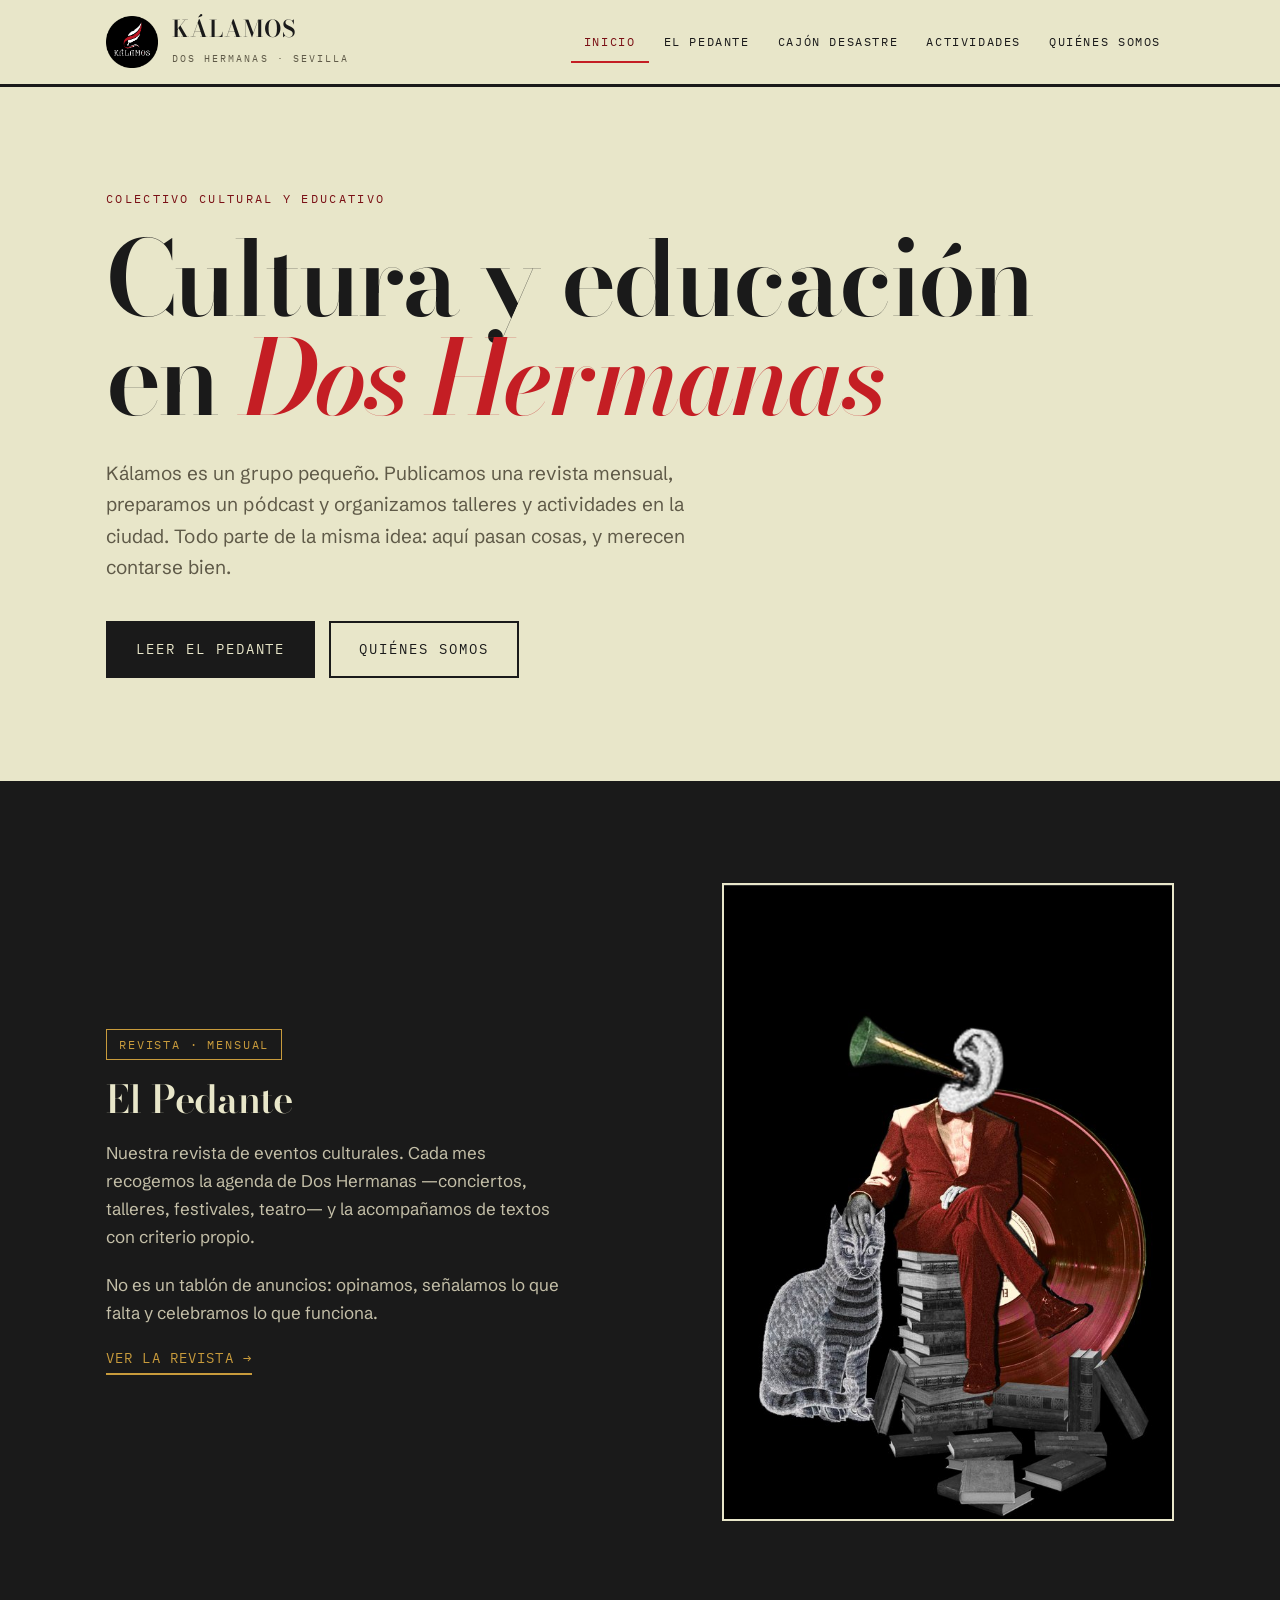
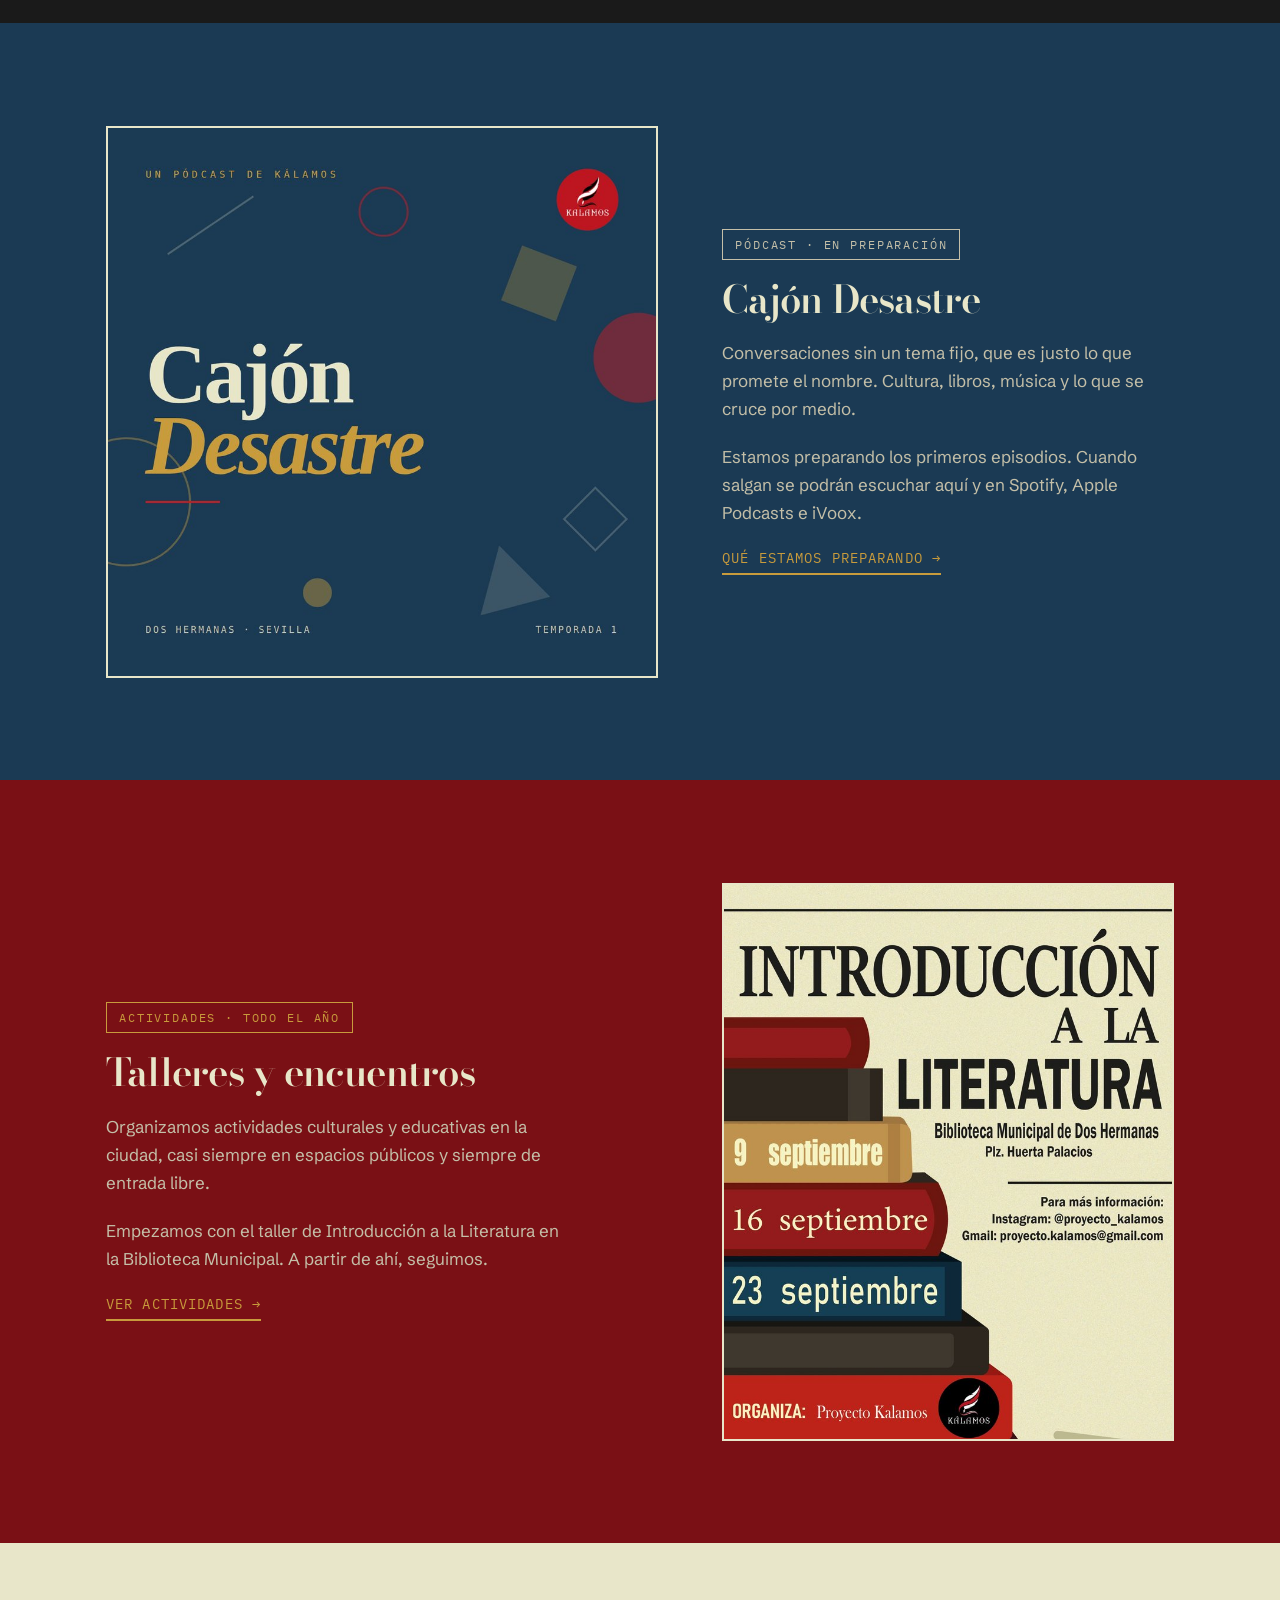
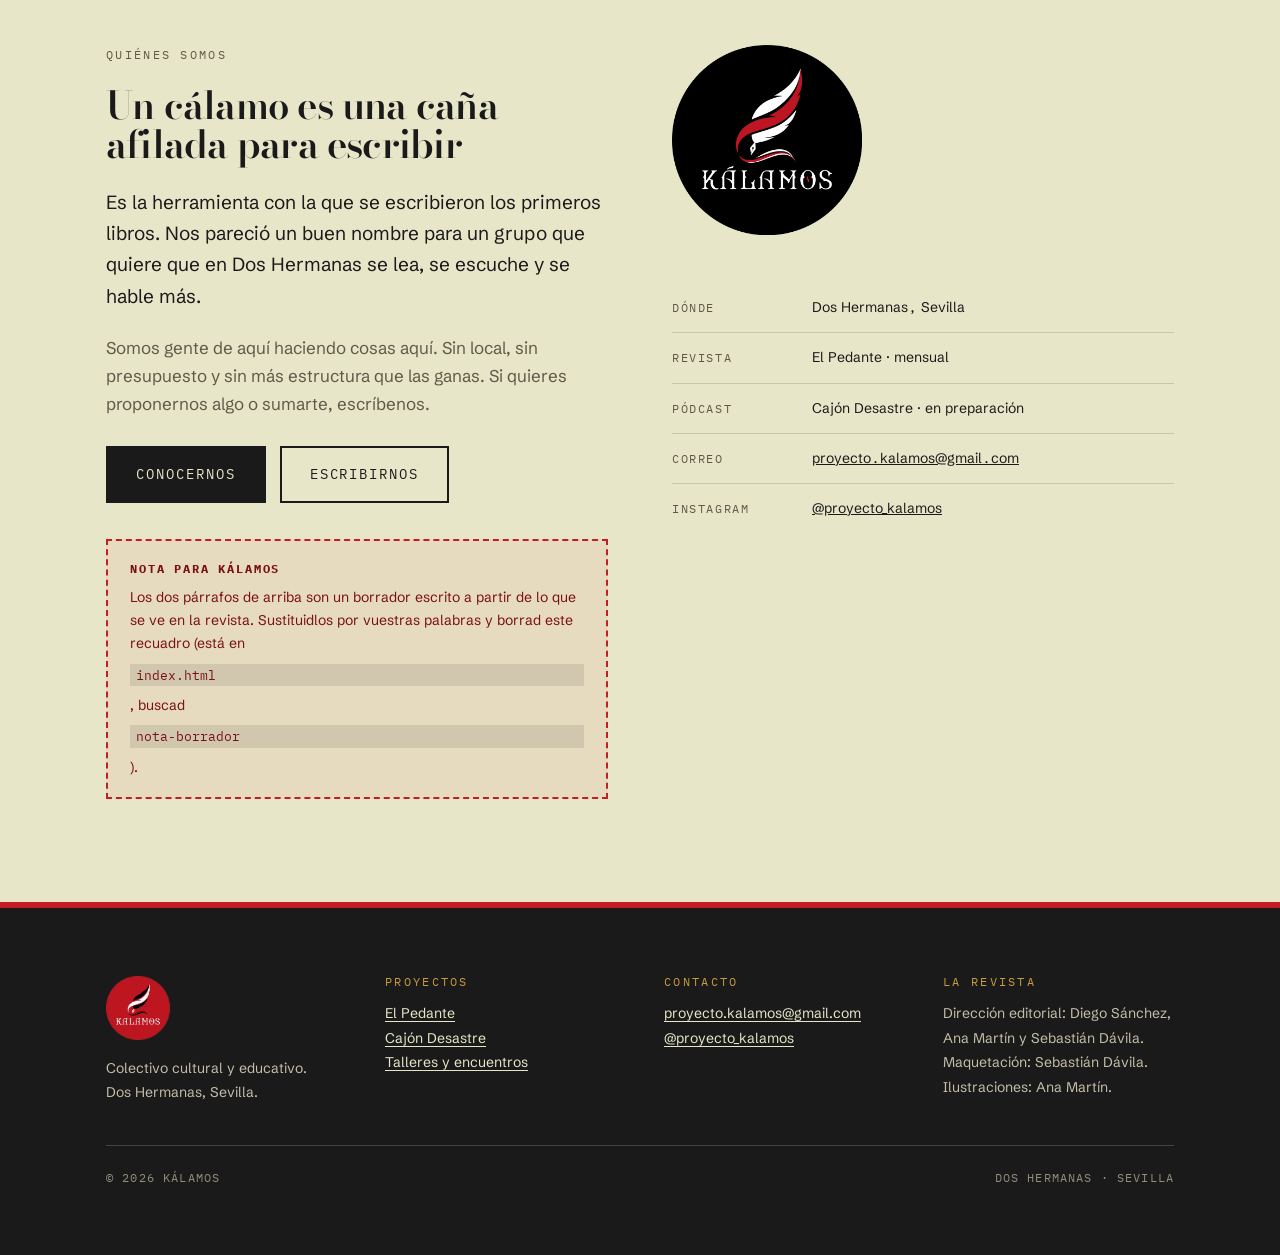
==== index.html @ 76642f65 "Add files via upload" ====
<!doctype html>
<html lang="es">
<head>
<meta charset="utf-8">
<meta name="viewport" content="width=device-width, initial-scale=1">
<title>Kálamos · Cultura y educación en Dos Hermanas</title>
<meta name="description" content="Kálamos es un colectivo cultural y educativo de Dos Hermanas, Sevilla. Publicamos la revista El Pedante, preparamos el pódcast Cajón Desastre y organizamos talleres y actividades.">
<meta property="og:title" content="Kálamos · Cultura y educación en Dos Hermanas">
<meta property="og:description" content="Revista El Pedante, pódcast Cajón Desastre, talleres y actividades culturales en Dos Hermanas.">
<meta property="og:type" content="website">
<meta property="og:image" content="img/kalamos-logo.png">
<link rel="icon" href="img/favicon.png">
<link rel="preconnect" href="https://fonts.googleapis.com">
<link rel="preconnect" href="https://fonts.gstatic.com" crossorigin>
<link rel="stylesheet" href="https://fonts.googleapis.com/css2?family=Bodoni+Moda:ital,opsz,wght@0,6..96,400..700;1,6..96,400..600&family=IBM+Plex+Mono:wght@400;500&family=Schibsted+Grotesk:wght@400;500;700&display=swap">
<link rel="stylesheet" href="css/estilo.css">
</head>
<body>

<a class="saltar" href="#contenido">Saltar al contenido</a>

<!-- ===== CABECERA (igual en todas las páginas) ===== -->
<header class="cabecera">
  <div class="env">
    <a class="marca" href="index.html">
      <img src="img/kalamos-logo.png" alt="">
      <span>
        <span class="nombre">KÁLAMOS</span>
        <span class="sub">Dos Hermanas · Sevilla</span>
      </span>
    </a>
    <nav class="nav" aria-label="Principal">
      <a href="index.html" aria-current="page">Inicio</a>
      <a href="el-pedante.html">El Pedante</a>
      <a href="cajon-desastre.html">Cajón Desastre</a>
      <a href="actividades.html">Actividades</a>
      <a href="sobre.html">Quiénes somos</a>
    </nav>
  </div>
</header>

<main id="contenido">

  <!-- ===== PORTADA ===== -->
  <section class="campo campo--crema portada">
    <div class="env">
      <p class="rotulo rotulo--acento">Colectivo cultural y educativo</p>
      <h1 class="frase" style="margin-top:22px">Cultura y educación en <em>Dos&nbsp;Hermanas</em></h1>
      <p class="entradilla">Kálamos es un grupo pequeño. Publicamos una revista mensual, preparamos un pódcast y organizamos talleres y actividades en la ciudad. Todo parte de la misma idea: aquí pasan cosas, y merecen contarse bien.</p>
      <div class="acciones">
        <a class="boton" href="el-pedante.html">Leer El Pedante</a>
        <a class="boton boton--hueco" href="sobre.html">Quiénes somos</a>
      </div>
    </div>
  </section>

  <!-- ===== EL PEDANTE ===== -->
  <section class="campo campo--tinta">
    <div class="env">
      <div class="pliego">
        <div class="texto">
          <span class="cadencia">Revista · mensual</span>
          <h2>El Pedante</h2>
          <p>Nuestra revista de eventos culturales. Cada mes recogemos la agenda de Dos Hermanas —conciertos, talleres, festivales, teatro— y la acompañamos de textos con criterio propio.</p>
          <p>No es un tablón de anuncios: opinamos, señalamos lo que falta y celebramos lo que funciona.</p>
          <a class="enlace" href="el-pedante.html">Ver la revista</a>
        </div>
        <div class="lamina">
          <img src="img/el-pedante-personaje.jpg" alt="El personaje de El Pedante: una figura con traje granate sentada sobre una pila de libros, con una gramola por cabeza y un gato al lado" loading="lazy">
        </div>
      </div>
    </div>
  </section>

  <!-- ===== CAJÓN DESASTRE ===== -->
  <section class="campo campo--petroleo">
    <div class="env">
      <div class="pliego pliego--invertido">
        <div class="texto">
          <span class="cadencia cadencia--espera">Pódcast · en preparación</span>
          <h2>Cajón Desastre</h2>
          <p>Conversaciones sin un tema fijo, que es justo lo que promete el nombre. Cultura, libros, música y lo que se cruce por medio.</p>
          <p>Estamos preparando los primeros episodios. Cuando salgan se podrán escuchar aquí y en Spotify, Apple Podcasts e iVoox.</p>
          <a class="enlace" href="cajon-desastre.html">Qué estamos preparando</a>
        </div>
        <div class="lamina">
          <img src="img/cajon-desastre-portada-web.jpg" alt="Portada provisional del pódcast Cajón Desastre" loading="lazy">
        </div>
      </div>
    </div>
  </section>

  <!-- ===== ACTIVIDADES ===== -->
  <section class="campo campo--granate">
    <div class="env">
      <div class="pliego">
        <div class="texto">
          <span class="cadencia">Actividades · todo el año</span>
          <h2>Talleres y encuentros</h2>
          <p>Organizamos actividades culturales y educativas en la ciudad, casi siempre en espacios públicos y siempre de entrada libre.</p>
          <p>Empezamos con el taller de Introducción a la Literatura en la Biblioteca Municipal. A partir de ahí, seguimos.</p>
          <a class="enlace" href="actividades.html">Ver actividades</a>
        </div>
        <div class="lamina">
          <img src="img/cartel-taller-literatura.jpg" alt="Cartel del taller Introducción a la Literatura en la Biblioteca Municipal de Dos Hermanas" loading="lazy">
        </div>
      </div>
    </div>
  </section>

  <!-- ===== QUIÉNES SOMOS (resumen) ===== -->
  <section class="campo campo--crema">
    <div class="env">
      <div class="dos-columnas">
        <div class="bloque">
          <p class="rotulo rotulo--acento">Quiénes somos</p>
          <h2>Un cálamo es una caña afilada para escribir</h2>
          <p class="destacado">Es la herramienta con la que se escribieron los primeros libros. Nos pareció un buen nombre para un grupo que quiere que en Dos Hermanas se lea, se escuche y se hable más.</p>
          <p>Somos gente de aquí haciendo cosas aquí. Sin local, sin presupuesto y sin más estructura que las ganas. Si quieres proponernos algo o sumarte, escríbenos.</p>
          <div style="display:flex;gap:14px;flex-wrap:wrap;margin-top:6px">
            <a class="boton" href="sobre.html">Conocernos</a>
            <a class="boton boton--hueco" href="mailto:proyecto.kalamos@gmail.com">Escribirnos</a>
          </div>

          <!-- ⚠ BORRAR ESTE RECUADRO CUANDO ESCRIBÁIS VUESTRO TEXTO ⚠ -->
          <div class="nota-borrador" style="margin-top:14px">
            <strong>Nota para Kálamos</strong>
            Los dos párrafos de arriba son un borrador escrito a partir de lo que se ve en la revista. Sustituidlos por vuestras palabras y borrad este recuadro (está en <code>index.html</code>, buscad <code>nota-borrador</code>).
          </div>
        </div>

        <div class="bloque">
          <img class="sello" src="img/kalamos-logo.png" alt="" style="margin:0 0 26px">
          <dl class="datos">
            <div><dt>Dónde</dt><dd>Dos Hermanas, Sevilla</dd></div>
            <div><dt>Revista</dt><dd>El Pedante · mensual</dd></div>
            <div><dt>Pódcast</dt><dd>Cajón Desastre · en preparación</dd></div>
            <div><dt>Correo</dt><dd><a href="mailto:proyecto.kalamos@gmail.com">proyecto.kalamos@gmail.com</a></dd></div>
            <div><dt>Instagram</dt><dd><a href="https://instagram.com/proyecto_kalamos">@proyecto_kalamos</a></dd></div>
          </dl>
        </div>
      </div>
    </div>
  </section>

</main>

<!-- ===== PIE (igual en todas las páginas) ===== -->
<footer class="pie">
  <div class="env">
    <div class="rejilla">
      <div>
        <img src="img/kalamos-logo-rojo.png" alt="">
        <p>Colectivo cultural y educativo.<br>Dos Hermanas, Sevilla.</p>
      </div>
      <div>
        <h4>Proyectos</h4>
        <p>
          <a href="el-pedante.html">El Pedante</a><br>
          <a href="cajon-desastre.html">Cajón Desastre</a><br>
          <a href="actividades.html">Talleres y encuentros</a>
        </p>
      </div>
      <div>
        <h4>Contacto</h4>
        <p>
          <a href="mailto:proyecto.kalamos@gmail.com">proyecto.kalamos@gmail.com</a><br>
          <a href="https://instagram.com/proyecto_kalamos">@proyecto_kalamos</a>
        </p>
      </div>
      <div>
        <h4>La revista</h4>
        <p>Dirección editorial: Diego Sánchez, Ana Martín y Sebastián Dávila.<br>Maquetación: Sebastián Dávila.<br>Ilustraciones: Ana Martín.</p>
      </div>
    </div>
    <div class="creditos">
      <span>© 2026 Kálamos</span>
      <span>Dos Hermanas · Sevilla</span>
    </div>
  </div>
</footer>

</body>
</html>
---- css/estilo.css ----
/* ==========================================================================
   KÁLAMOS · hoja de estilo única
   --------------------------------------------------------------------------
   Todas las páginas usan este archivo. Si tocas algo aquí, cambia en todas.

   Idea del diseño: la web está montada como los carteles de Kálamos, con
   campos de color planos a sangre y la tipografía grande. Cada proyecto
   tiene su propio color de fondo, y ese color es lo que te dice dónde estás:

        Kálamos          crema
        El Pedante       negro tinta
        Cajón Desastre   azul petróleo
        Actividades      granate

   Los seis colores son los de la paleta oficial (paleta_kalamos.png).
   ========================================================================== */

/* --- 1. Colores y tipografías ------------------------------------------- */

:root{
  /* paleta oficial Kálamos */
  --rojo:      #c41e24;
  --granate:   #7a1015;
  --tinta:     #1a1a1a;
  --petroleo:  #1b3a54;
  --ocre:      #c89b3c;
  --crema:     #e8e6c9;

  /* derivados: grises cálidos tirando a la crema, para texto secundario */
  --gris:      #5f5a48;   /* sobre crema  · contraste 5.4 */
  --gris-claro:#c4bfa8;   /* sobre fondos oscuros */
  --regla:     rgba(26,26,26,.16);

  /* tipografías */
  --display: 'Bodoni Moda', 'Didot', 'Bodoni MT', Georgia, serif;
  --texto:   'Schibsted Grotesk', ui-sans-serif, system-ui, -apple-system, 'Segoe UI', sans-serif;
  --mono:    'IBM Plex Mono', ui-monospace, 'SF Mono', Menlo, monospace;

  /* escala tipográfica */
  --t-xs:  .72rem;
  --t-s:   .875rem;
  --t-b:   1.0625rem;
  --t-m:   1.1875rem;
  --t-l:   clamp(1.6rem, 3.2vw, 2.4rem);
  --t-xl:  clamp(2.2rem, 5.6vw, 4rem);
  --t-2xl: clamp(2.8rem, 9vw, 6.5rem);

  /* medidas */
  --ancho:  1180px;
  --margen: clamp(20px, 5vw, 56px);

  /* tokens locales: los redefine cada campo de color (ver punto 4) */
  --fondo:  var(--crema);
  --texto-color: var(--tinta);
  --texto-2:var(--gris);
  --acento: var(--rojo);
  --acento-fino: var(--granate);
  --borde:  var(--tinta);
}

/* --- 2. Base ------------------------------------------------------------ */

*,*::before,*::after{ box-sizing:border-box }
html{ -webkit-text-size-adjust:100%; scroll-behavior:smooth }

body{
  margin:0;
  background:var(--crema);
  color:var(--tinta);
  font-family:var(--texto);
  font-size:var(--t-b);
  line-height:1.65;
  -webkit-font-smoothing:antialiased;
}

img{ max-width:100%; height:auto; display:block }
a{ color:inherit }
p{ margin:0 }

h1,h2,h3,h4{
  font-family:var(--display);
  font-weight:600;
  font-optical-sizing:auto;
  line-height:1.02;
  letter-spacing:-.02em;
  text-wrap:balance;
  margin:0;
}

code{
  font-family:var(--mono);
  font-size:.9em;
  background:rgba(26,26,26,.1);
  padding:1px 6px;
  white-space:nowrap;
}

:focus-visible{ outline:3px solid var(--acento); outline-offset:3px }

@media (prefers-reduced-motion:reduce){
  html{ scroll-behavior:auto }
  *{ transition:none !important; animation:none !important }
}

/* --- 3. Piezas reutilizables -------------------------------------------- */

.env{ width:100%; max-width:var(--ancho); margin-inline:auto; padding-inline:var(--margen) }

.rotulo{
  font-family:var(--mono);
  font-size:var(--t-xs);
  letter-spacing:.2em;
  text-transform:uppercase;
  color:var(--texto-2);
  margin:0;
}
.rotulo--acento{ color:var(--acento-fino) }

.medida{ max-width:62ch }

.enlace{
  font-family:var(--mono);
  font-size:var(--t-s);
  letter-spacing:.08em;
  text-transform:uppercase;
  color:var(--acento-fino);
  text-decoration:none;
  border-bottom:2px solid var(--acento);
  padding-bottom:3px;
  display:inline-block;
  transition:color .15s, border-color .15s;
}
.enlace::after{ content:' \2192' }
.enlace:hover{ color:var(--texto-color); border-color:var(--texto-color) }

.boton{
  display:inline-block;
  background:var(--texto-color);
  color:var(--fondo);
  font-family:var(--mono);
  font-size:var(--t-s);
  letter-spacing:.14em;
  text-transform:uppercase;
  text-decoration:none;
  padding:15px 28px;
  border:2px solid var(--texto-color);
  transition:background .15s, color .15s;
}
.boton:hover{ background:var(--acento); border-color:var(--acento); color:#fff }

.boton--hueco{ background:transparent; color:var(--texto-color) }
.boton--hueco:hover{ background:var(--texto-color); color:var(--fondo); border-color:var(--texto-color) }

/* estado de un proyecto: mensual · en preparación · continuo */
.cadencia{
  display:inline-block;
  font-family:var(--mono);
  font-size:var(--t-xs);
  letter-spacing:.16em;
  text-transform:uppercase;
  padding:5px 12px;
  border:1.5px solid var(--acento);
  color:var(--acento-fino);
  white-space:nowrap;
}
.cadencia--espera{ border-color:var(--texto-2); color:var(--texto-2) }

/* --- 4. Campos de color ------------------------------------------------- */
/*  Cada campo redefine los tokens locales, así todo lo que va dentro
    (texto, botones, enlaces, reglas) se recolorea solo.                    */

.campo{
  background:var(--fondo);
  color:var(--texto-color);
  padding-block:clamp(52px,8vw,104px);
}

.campo--crema{
  --fondo:var(--crema); --texto-color:var(--tinta); --texto-2:var(--gris);
  --acento:var(--rojo); --acento-fino:var(--granate); --borde:var(--tinta);
}
.campo--tinta{
  --fondo:var(--tinta); --texto-color:var(--crema); --texto-2:var(--gris-claro);
  --acento:var(--ocre); --acento-fino:var(--ocre); --borde:var(--crema);
}
.campo--petroleo{
  --fondo:var(--petroleo); --texto-color:var(--crema); --texto-2:var(--gris-claro);
  --acento:var(--ocre); --acento-fino:var(--ocre); --borde:var(--crema);
}
.campo--granate{
  --fondo:var(--granate); --texto-color:var(--crema); --texto-2:var(--gris-claro);
  --acento:var(--ocre); --acento-fino:var(--ocre); --borde:var(--crema);
}

/* --- 5. Cabecera y navegación ------------------------------------------- */

.cabecera{ background:var(--crema); border-bottom:3px solid var(--tinta) }
.cabecera .env{
  display:flex; align-items:center; justify-content:space-between;
  gap:24px; flex-wrap:wrap; padding-block:16px;
}

.marca{ display:flex; align-items:center; gap:14px; text-decoration:none; color:var(--tinta) }
.marca img{ width:52px; height:52px; flex:none }
.marca .nombre{
  font-family:var(--display);
  font-size:1.45rem; font-weight:600; line-height:1;
  letter-spacing:.04em;
}
.marca .sub{
  display:block; margin-top:6px;
  font-family:var(--mono); font-size:.64rem;
  letter-spacing:.2em; text-transform:uppercase; color:var(--gris);
}

.nav{ display:flex; gap:2px; flex-wrap:wrap }
.nav a{
  font-family:var(--mono); font-size:var(--t-xs);
  letter-spacing:.14em; text-transform:uppercase; text-decoration:none;
  padding:10px 13px; color:var(--tinta);
  border-bottom:2px solid transparent;
  transition:border-color .15s, color .15s;
}
.nav a:hover{ border-bottom-color:var(--regla) }
.nav a[aria-current="page"]{ border-bottom-color:var(--rojo); color:var(--granate) }

/* --- 6. Aperturas ------------------------------------------------------- */

.portada .frase{
  font-family:var(--display);
  font-size:var(--t-2xl);
  font-weight:600;
  line-height:.95;
  letter-spacing:-.03em;
  max-width:15ch;
  margin:0;
}
.portada .frase em{ font-style:italic; color:var(--acento) }
.portada .entradilla{ font-size:var(--t-m); color:var(--texto-2); margin-top:30px; max-width:52ch }
.portada .acciones{ display:flex; gap:14px; flex-wrap:wrap; margin-top:38px }

.apertura h1{ font-size:var(--t-xl); margin-top:16px; max-width:18ch }
.apertura .entradilla{ font-size:var(--t-m); color:var(--texto-2); margin-top:24px; max-width:56ch }
.apertura .acciones{ display:flex; gap:14px; flex-wrap:wrap; margin-top:34px; align-items:center }

/* --- 7. Bandas de proyecto ---------------------------------------------- */

.pliego{
  display:grid;
  grid-template-columns:minmax(0,1.1fr) minmax(0,.9fr);
  gap:clamp(30px,5vw,68px);
  align-items:center;
}
.pliego .texto{ display:flex; flex-direction:column; gap:20px; align-items:flex-start }
.pliego h2{ font-size:var(--t-l) }
.pliego p{ color:var(--texto-2); max-width:46ch }
.pliego .lamina{ border:2px solid var(--borde); overflow:hidden }
.pliego .lamina img{ width:100%; display:block }
.pliego--invertido .lamina{ order:-1 }

@media (max-width:760px){
  .pliego{ grid-template-columns:1fr }
  .pliego .lamina{ order:-1; max-width:330px }
}

/* --- 8. Bloques de contenido -------------------------------------------- */

.bloque{ display:flex; flex-direction:column; gap:22px }
.bloque h2{ font-size:var(--t-l) }
.bloque p{ max-width:62ch; color:var(--texto-2) }
.bloque p.destacado{ color:var(--texto-color); font-size:var(--t-m) }

.dos-columnas{
  display:grid; grid-template-columns:minmax(0,1fr) minmax(0,1fr);
  gap:clamp(30px,5vw,64px); align-items:start;
}
@media (max-width:760px){ .dos-columnas{ grid-template-columns:1fr } }

.recuadro{
  border:2px solid var(--borde);
  padding:26px 28px;
  display:flex; flex-direction:column; gap:14px; align-items:flex-start;
}
.recuadro h3{ font-size:1.35rem }
.recuadro p{ font-size:var(--t-s); color:var(--texto-2) }

/* lista de datos etiqueta/valor */
.datos{ margin:0; padding:0; display:flex; flex-direction:column }
.datos > div{
  display:grid; grid-template-columns:minmax(92px,124px) 1fr; gap:16px;
  padding:13px 0; border-bottom:1px solid var(--regla); font-size:var(--t-s);
}
.datos > div:last-child{ border-bottom:0 }
.datos dt{
  font-family:var(--mono); font-size:var(--t-xs);
  letter-spacing:.14em; text-transform:uppercase; color:var(--texto-2);
  margin:0; padding-top:2px;
}
.datos dd{ margin:0; font-variant-numeric:tabular-nums }

/* rejilla de fichas */
.fichas{ display:grid; grid-template-columns:repeat(auto-fill,minmax(262px,1fr)); gap:clamp(22px,3vw,36px) }
.ficha{
  border-top:3px solid var(--borde); padding-top:20px;
  display:flex; flex-direction:column; gap:12px; align-items:flex-start;
}
.ficha h3{ font-size:1.35rem }
.ficha p{ font-size:var(--t-s); color:var(--texto-2) }
.ficha .pie-ficha{ margin-top:auto; padding-top:8px }

/* equipo */
.equipo{ display:grid; grid-template-columns:repeat(auto-fit,minmax(200px,1fr)); gap:clamp(22px,3vw,40px) }
.persona{ border-top:3px solid var(--borde); padding-top:18px }
.persona h3{ font-size:1.25rem; margin-bottom:8px }
.persona p{ font-size:var(--t-s); color:var(--texto-2) }

/* cita grande */
.cita{
  font-family:var(--display); font-style:italic;
  font-size:clamp(1.5rem,3.6vw,2.3rem); line-height:1.24;
  border-left:4px solid var(--acento);
  padding-left:clamp(20px,3vw,34px);
  max-width:24ch; margin:0;
}

/* nota para el equipo: sale en pantalla, hay que borrarla al publicar */
.nota-borrador{
  border:2px dashed var(--rojo);
  background:rgba(196,30,36,.06);
  color:var(--granate);
  padding:18px 22px; font-size:var(--t-s);
  display:flex; flex-direction:column; gap:8px;
}
.nota-borrador strong{
  font-family:var(--mono); font-size:var(--t-xs);
  letter-spacing:.16em; text-transform:uppercase;
}

/* sello: el logo usado como estampación */
.sello{ width:clamp(120px,18vw,190px); height:auto; margin:0 auto }

/* --- 9. Pie ------------------------------------------------------------- */

.pie{
  background:var(--tinta); color:var(--crema);
  border-top:6px solid var(--rojo);
}
.pie .env{ padding-block:clamp(44px,6vw,68px) }
.pie .rejilla{ display:grid; grid-template-columns:repeat(auto-fit,minmax(206px,1fr)); gap:clamp(26px,4vw,48px) }
.pie img{ width:64px; height:64px; margin-bottom:16px }
.pie h4{
  font-family:var(--mono); font-size:var(--t-xs); font-weight:400;
  letter-spacing:.2em; text-transform:uppercase; color:var(--ocre);
  margin:0 0 14px;
}
.pie p{ font-size:var(--t-s); line-height:1.75; color:var(--gris-claro) }
.pie a{ color:var(--crema); text-decoration:underline; text-underline-offset:3px }
.pie a:hover{ color:var(--ocre) }
.pie .creditos{
  border-top:1px solid rgba(232,230,201,.2); margin-top:40px; padding-top:22px;
  font-family:var(--mono); font-size:var(--t-xs); letter-spacing:.1em;
  text-transform:uppercase; color:#948d7c;
  display:flex; justify-content:space-between; gap:16px; flex-wrap:wrap;
}

/* --- 10. Accesibilidad -------------------------------------------------- */

.saltar{
  position:absolute; left:-9999px;
  background:var(--tinta); color:var(--crema);
  padding:12px 18px; z-index:100; font-family:var(--mono); font-size:var(--t-s);
}
.saltar:focus{ left:12px; top:12px }
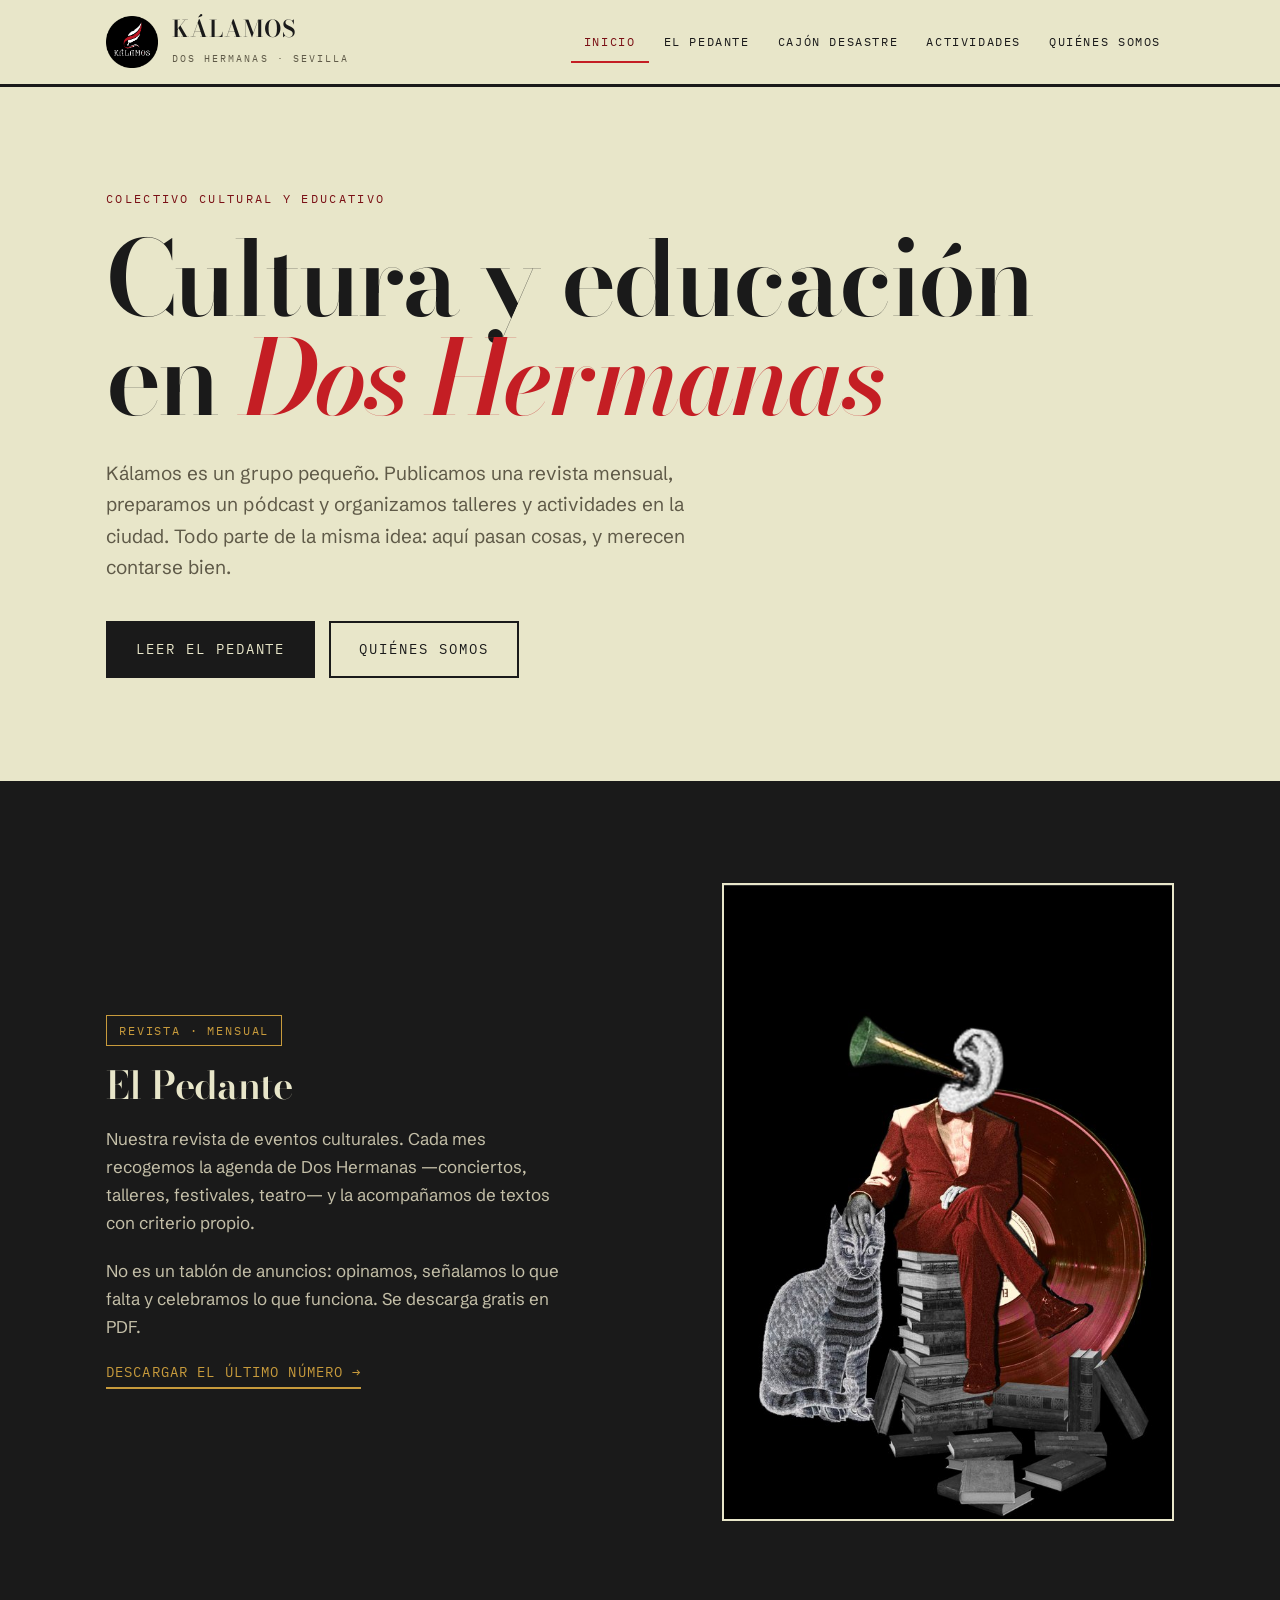
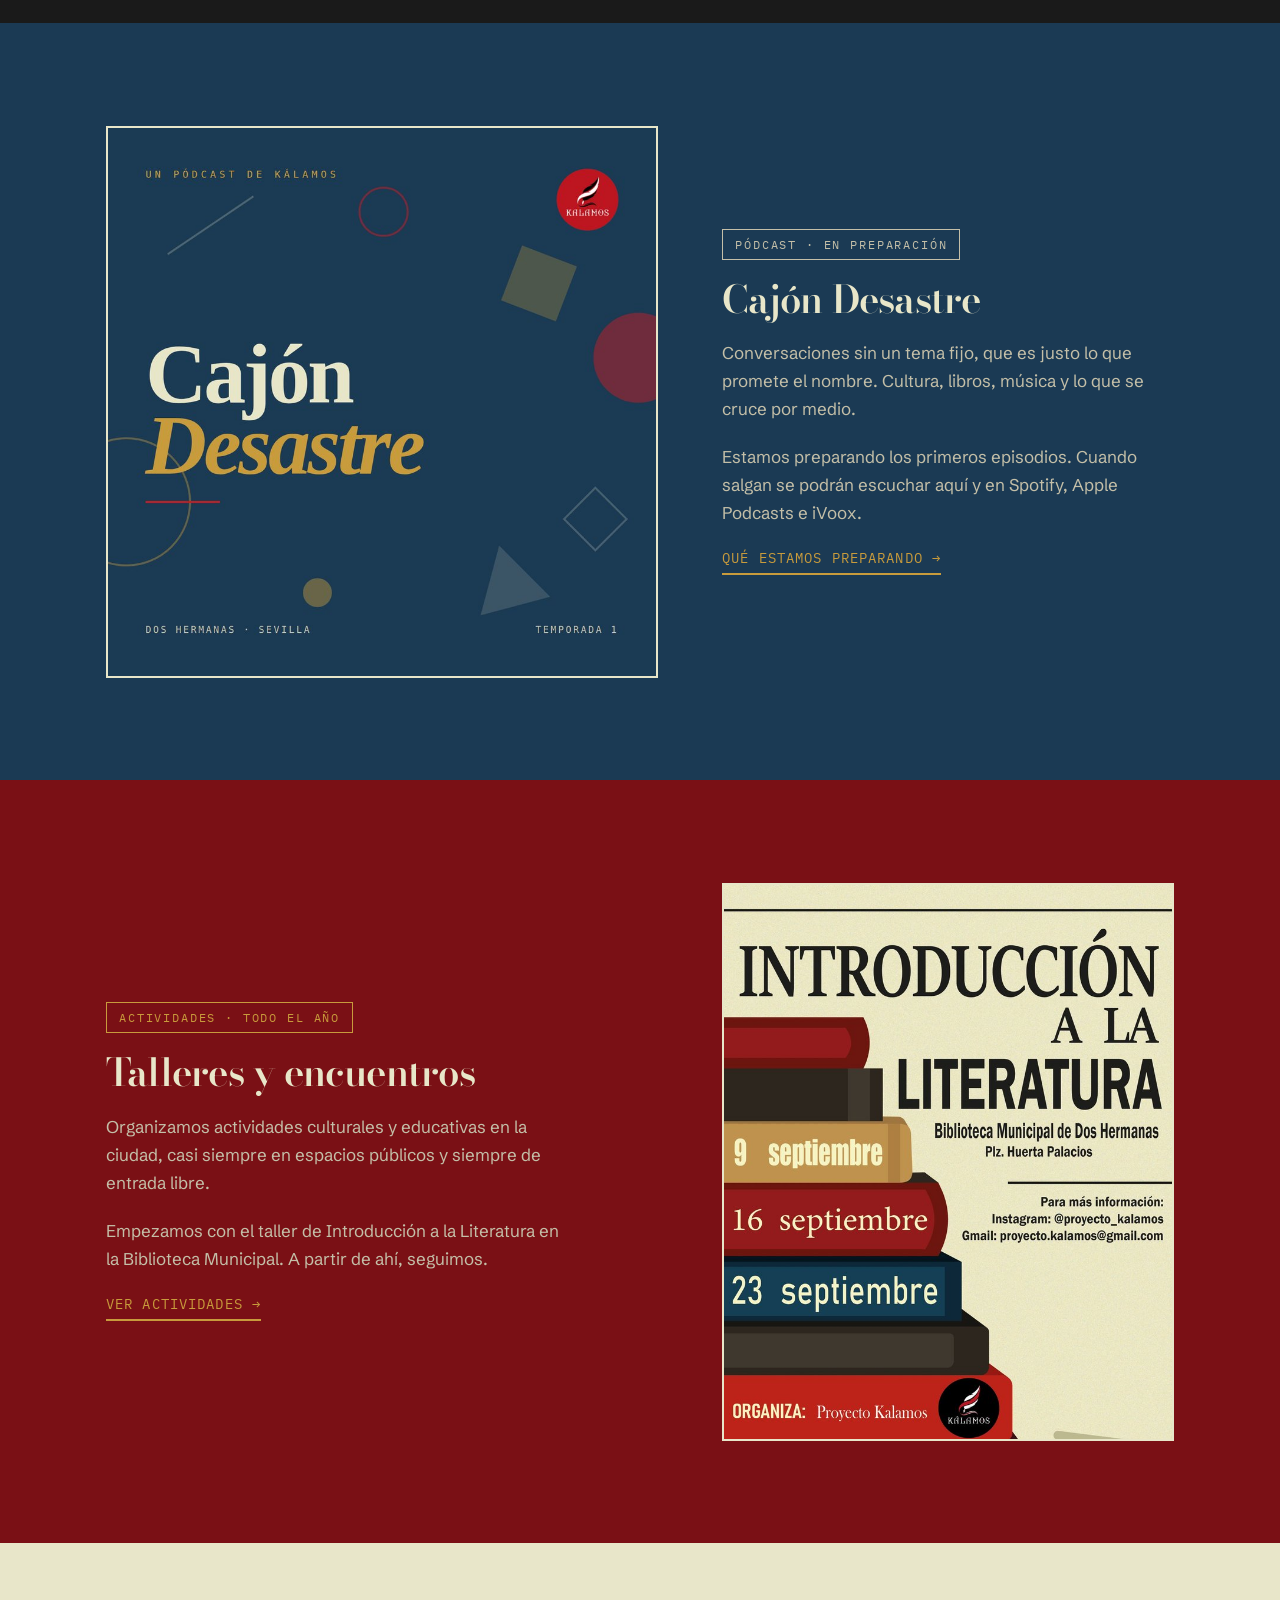
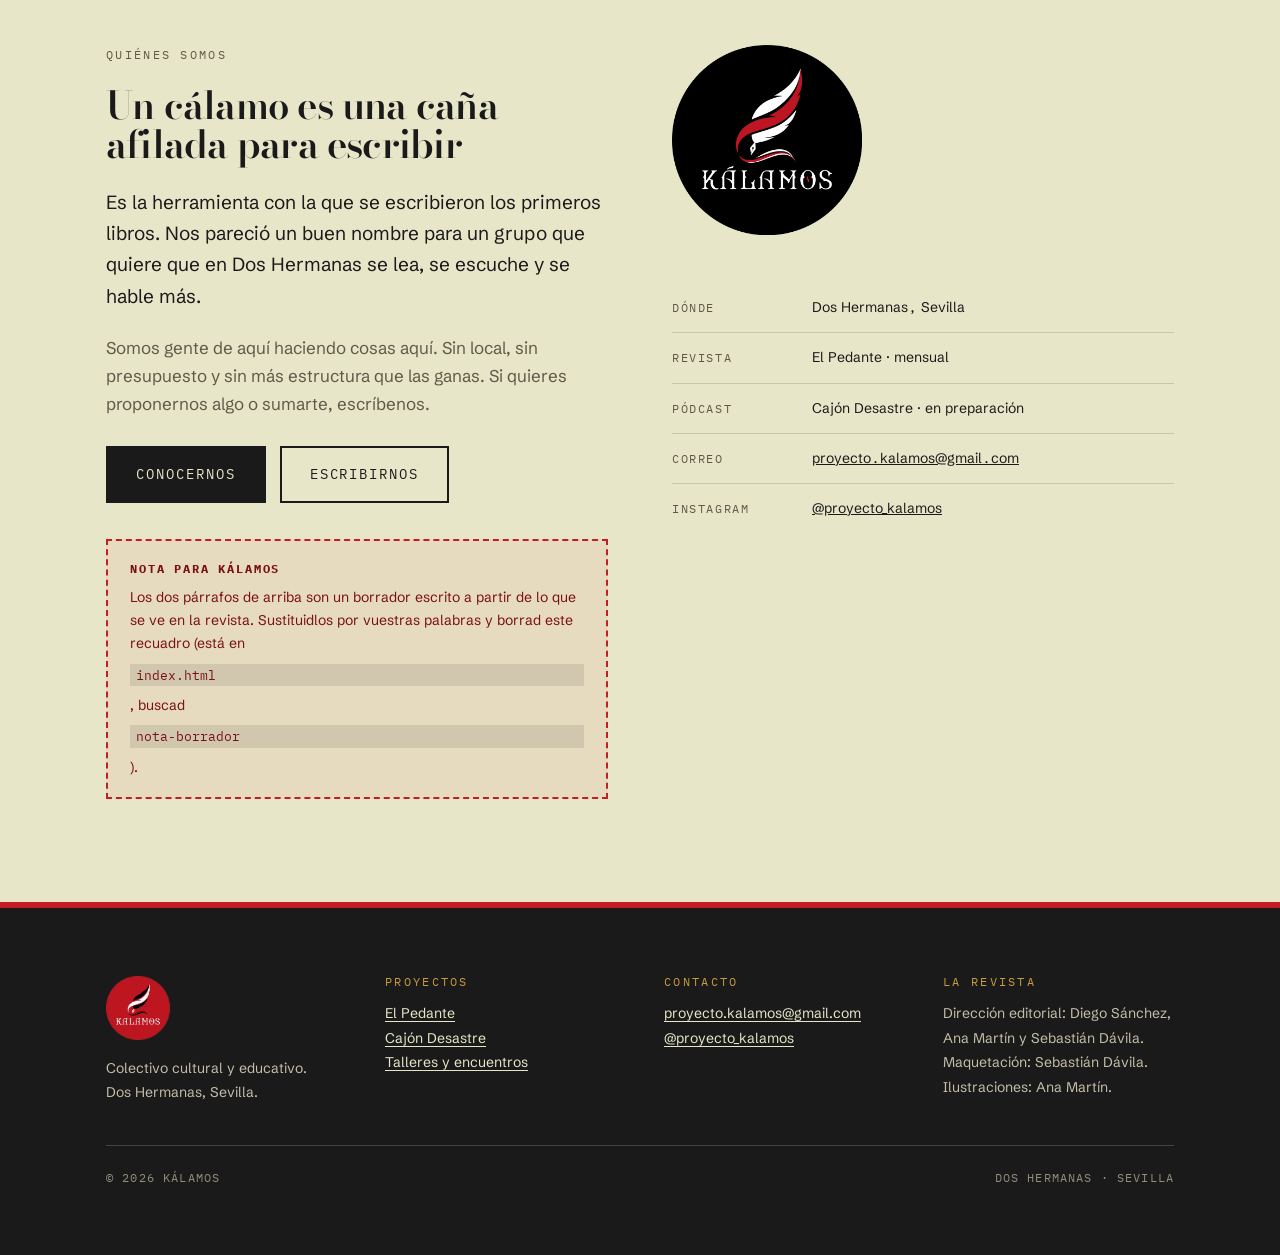
==== commit 7c017636: "Add files via upload" ====
--- a/index.html
+++ b/index.html
@@ -62,8 +62,8 @@
           <span class="cadencia">Revista · mensual</span>
           <h2>El Pedante</h2>
           <p>Nuestra revista de eventos culturales. Cada mes recogemos la agenda de Dos Hermanas —conciertos, talleres, festivales, teatro— y la acompañamos de textos con criterio propio.</p>
-          <p>No es un tablón de anuncios: opinamos, señalamos lo que falta y celebramos lo que funciona.</p>
-          <a class="enlace" href="el-pedante.html">Ver la revista</a>
+          <p>No es un tablón de anuncios: opinamos, señalamos lo que falta y celebramos lo que funciona. Se descarga gratis en PDF.</p>
+          <a class="enlace" href="el-pedante.html">Descargar el último número</a>
         </div>
         <div class="lamina">
           <img src="img/el-pedante-personaje.jpg" alt="El personaje de El Pedante: una figura con traje granate sentada sobre una pila de libros, con una gramola por cabeza y un gato al lado" loading="lazy">
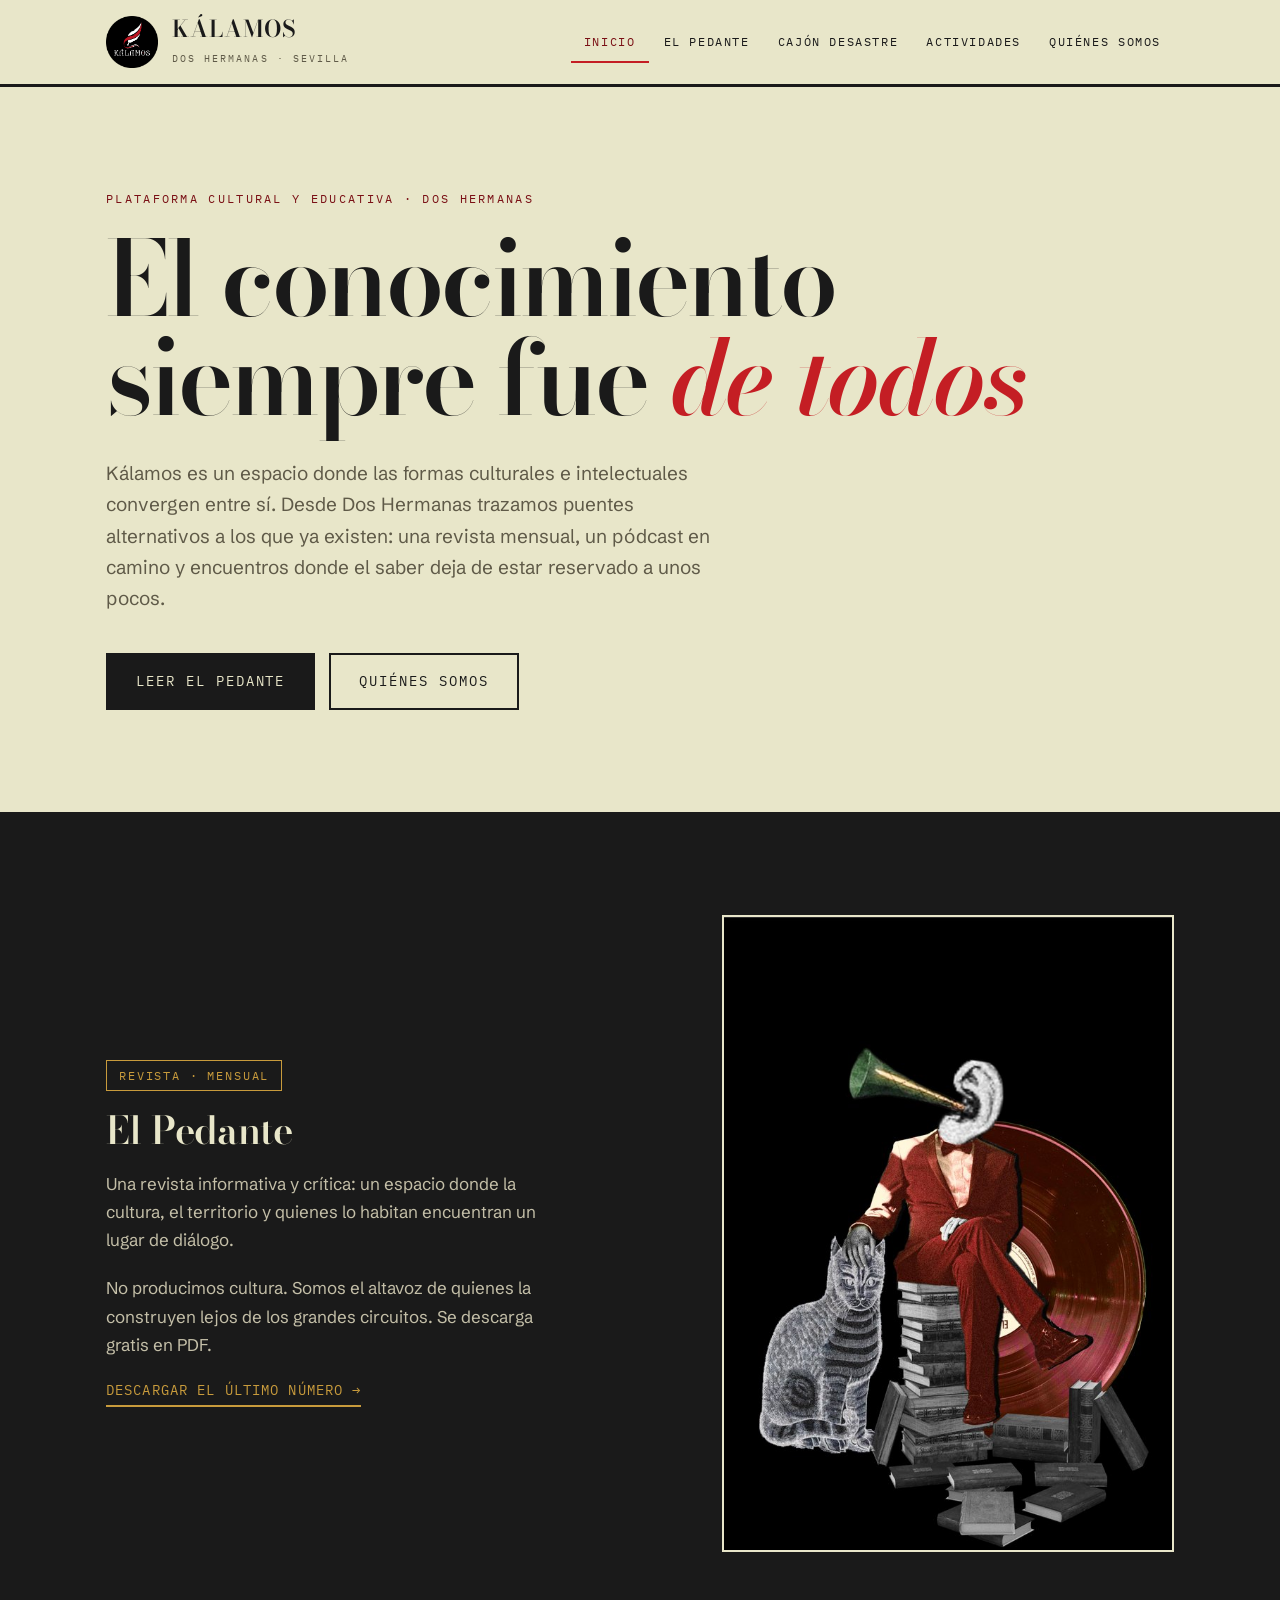
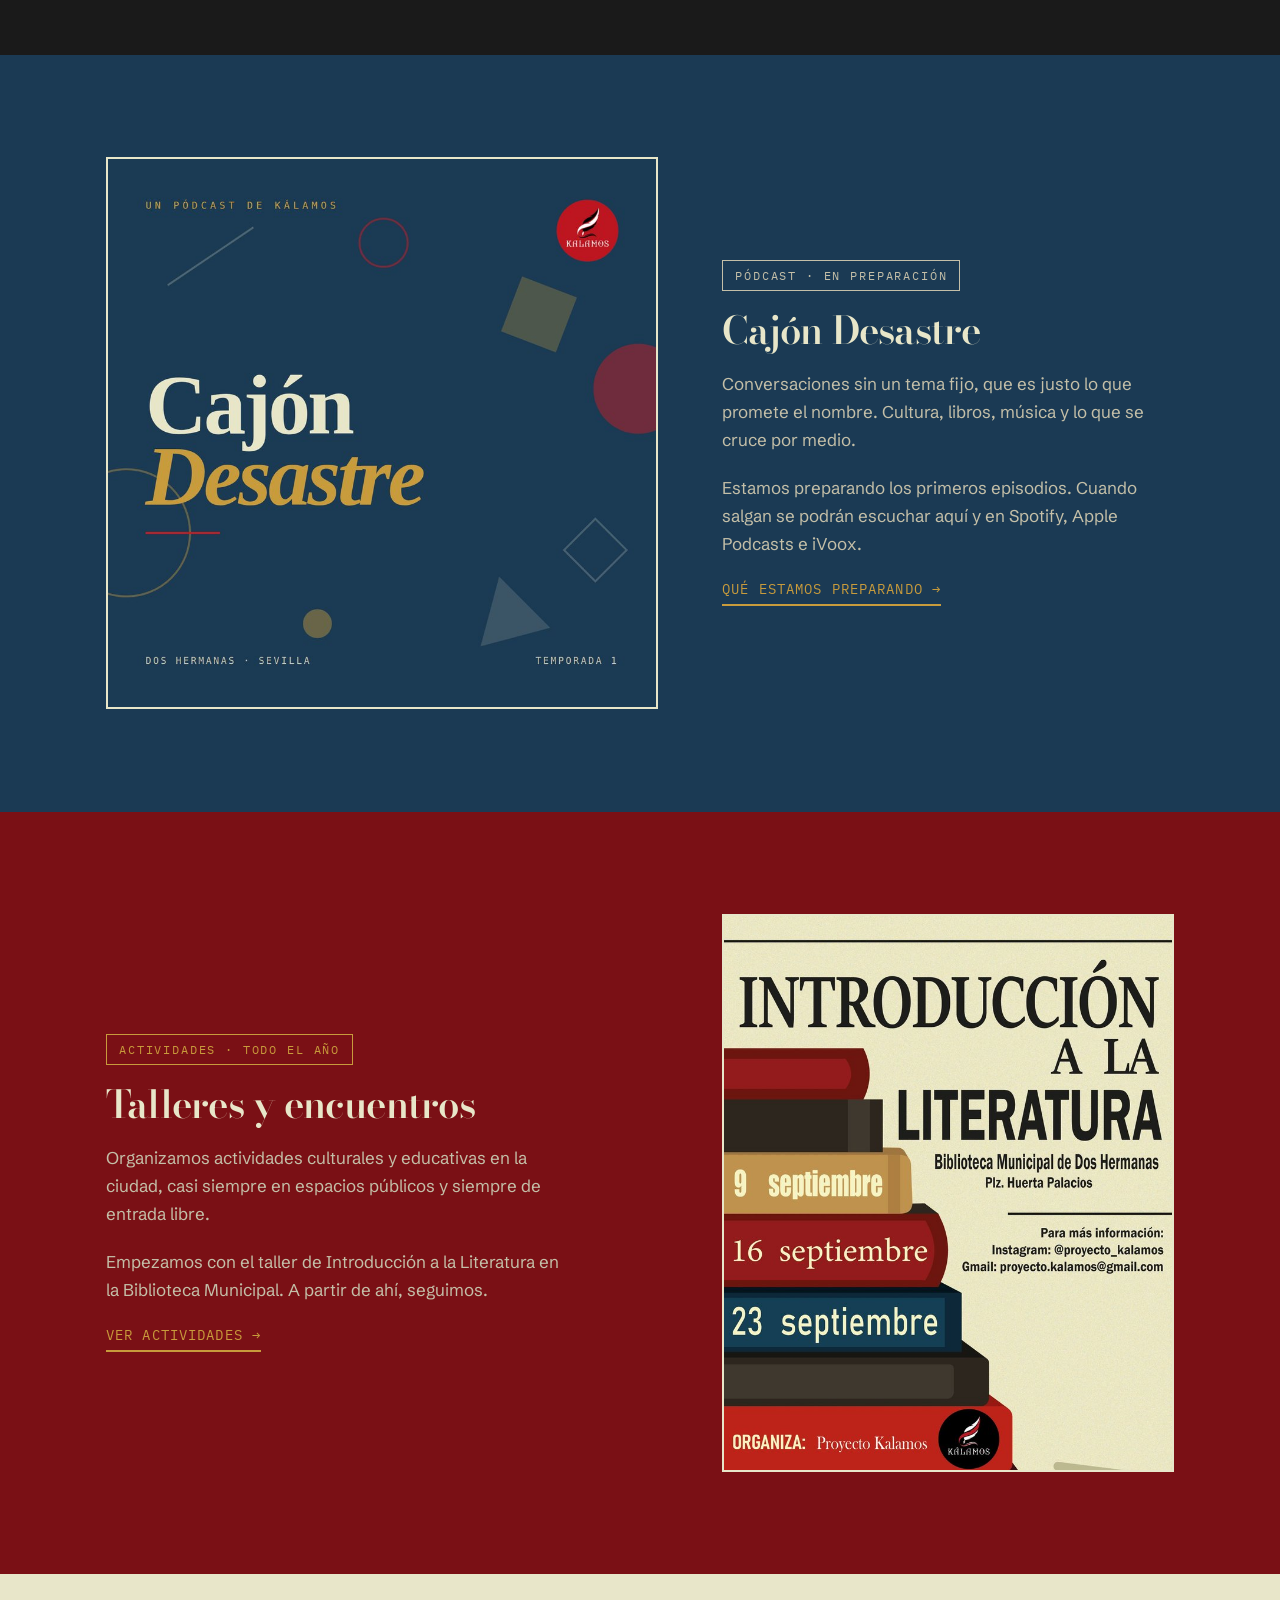
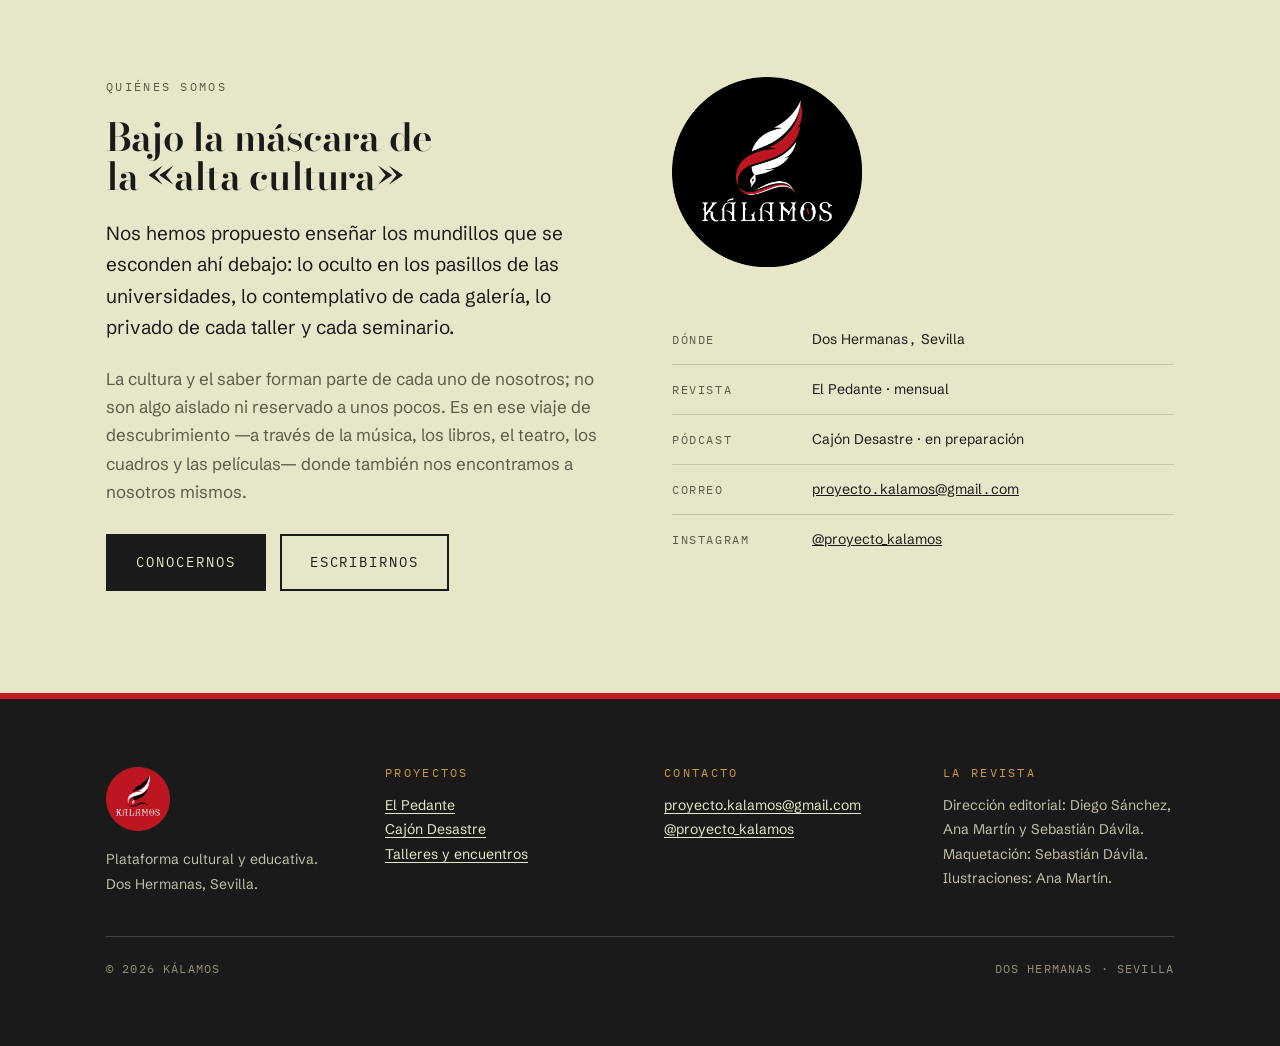
==== commit ac0ee0f9: "subido con quienes somos y con el pedante falta podcast y actividades" ====
--- a/index.html
+++ b/index.html
@@ -4,7 +4,7 @@
 <meta charset="utf-8">
 <meta name="viewport" content="width=device-width, initial-scale=1">
 <title>Kálamos · Cultura y educación en Dos Hermanas</title>
-<meta name="description" content="Kálamos es un colectivo cultural y educativo de Dos Hermanas, Sevilla. Publicamos la revista El Pedante, preparamos el pódcast Cajón Desastre y organizamos talleres y actividades.">
+<meta name="description" content="Kálamos es una plataforma cultural y educativa de Dos Hermanas, Sevilla. Publicamos la revista El Pedante, preparamos el pódcast Cajón Desastre y organizamos encuentros y talleres.">
 <meta property="og:title" content="Kálamos · Cultura y educación en Dos Hermanas">
 <meta property="og:description" content="Revista El Pedante, pódcast Cajón Desastre, talleres y actividades culturales en Dos Hermanas.">
 <meta property="og:type" content="website">
@@ -44,9 +44,9 @@
   <!-- ===== PORTADA ===== -->
   <section class="campo campo--crema portada">
     <div class="env">
-      <p class="rotulo rotulo--acento">Colectivo cultural y educativo</p>
-      <h1 class="frase" style="margin-top:22px">Cultura y educación en <em>Dos&nbsp;Hermanas</em></h1>
-      <p class="entradilla">Kálamos es un grupo pequeño. Publicamos una revista mensual, preparamos un pódcast y organizamos talleres y actividades en la ciudad. Todo parte de la misma idea: aquí pasan cosas, y merecen contarse bien.</p>
+      <p class="rotulo rotulo--acento">Plataforma cultural y educativa · Dos Hermanas</p>
+      <h1 class="frase" style="margin-top:22px">El conocimiento siempre fue <em>de todos</em></h1>
+      <p class="entradilla">Kálamos es un espacio donde las formas culturales e intelectuales convergen entre sí. Desde Dos Hermanas trazamos puentes alternativos a los que ya existen: una revista mensual, un pódcast en camino y encuentros donde el saber deja de estar reservado a unos pocos.</p>
       <div class="acciones">
         <a class="boton" href="el-pedante.html">Leer El Pedante</a>
         <a class="boton boton--hueco" href="sobre.html">Quiénes somos</a>
@@ -61,8 +61,8 @@
         <div class="texto">
           <span class="cadencia">Revista · mensual</span>
           <h2>El Pedante</h2>
-          <p>Nuestra revista de eventos culturales. Cada mes recogemos la agenda de Dos Hermanas —conciertos, talleres, festivales, teatro— y la acompañamos de textos con criterio propio.</p>
-          <p>No es un tablón de anuncios: opinamos, señalamos lo que falta y celebramos lo que funciona. Se descarga gratis en PDF.</p>
+          <p>Una revista informativa y crítica: un espacio donde la cultura, el territorio y quienes lo habitan encuentran un lugar de diálogo.</p>
+          <p>No producimos cultura. Somos el altavoz de quienes la construyen lejos de los grandes circuitos. Se descarga gratis en PDF.</p>
           <a class="enlace" href="el-pedante.html">Descargar el último número</a>
         </div>
         <div class="lamina">
@@ -114,18 +114,12 @@
       <div class="dos-columnas">
         <div class="bloque">
           <p class="rotulo rotulo--acento">Quiénes somos</p>
-          <h2>Un cálamo es una caña afilada para escribir</h2>
-          <p class="destacado">Es la herramienta con la que se escribieron los primeros libros. Nos pareció un buen nombre para un grupo que quiere que en Dos Hermanas se lea, se escuche y se hable más.</p>
-          <p>Somos gente de aquí haciendo cosas aquí. Sin local, sin presupuesto y sin más estructura que las ganas. Si quieres proponernos algo o sumarte, escríbenos.</p>
+          <h2>Bajo la máscara de la «alta cultura»</h2>
+          <p class="destacado">Nos hemos propuesto enseñar los mundillos que se esconden ahí debajo: lo oculto en los pasillos de las universidades, lo contemplativo de cada galería, lo privado de cada taller y cada seminario.</p>
+          <p>La cultura y el saber forman parte de cada uno de nosotros; no son algo aislado ni reservado a unos pocos. Es en ese viaje de descubrimiento —a través de la música, los libros, el teatro, los cuadros y las películas— donde también nos encontramos a nosotros mismos.</p>
           <div style="display:flex;gap:14px;flex-wrap:wrap;margin-top:6px">
             <a class="boton" href="sobre.html">Conocernos</a>
             <a class="boton boton--hueco" href="mailto:proyecto.kalamos@gmail.com">Escribirnos</a>
-          </div>
-
-          <!-- ⚠ BORRAR ESTE RECUADRO CUANDO ESCRIBÁIS VUESTRO TEXTO ⚠ -->
-          <div class="nota-borrador" style="margin-top:14px">
-            <strong>Nota para Kálamos</strong>
-            Los dos párrafos de arriba son un borrador escrito a partir de lo que se ve en la revista. Sustituidlos por vuestras palabras y borrad este recuadro (está en <code>index.html</code>, buscad <code>nota-borrador</code>).
           </div>
         </div>
 
@@ -151,7 +145,7 @@
     <div class="rejilla">
       <div>
         <img src="img/kalamos-logo-rojo.png" alt="">
-        <p>Colectivo cultural y educativo.<br>Dos Hermanas, Sevilla.</p>
+        <p>Plataforma cultural y educativa.<br>Dos Hermanas, Sevilla.</p>
       </div>
       <div>
         <h4>Proyectos</h4>
--- a/css/estilo.css
+++ b/css/estilo.css
@@ -308,6 +308,48 @@
 .ficha p{ font-size:var(--t-s); color:var(--texto-2) }
 .ficha .pie-ficha{ margin-top:auto; padding-top:8px }
 
+/* ---- hemeroteca: los números de la revista ---- */
+
+/* el número destacado, arriba del todo */
+.numero-destacado{
+  display:grid;
+  grid-template-columns:minmax(0,.8fr) minmax(0,1.2fr);
+  gap:clamp(30px,5vw,64px);
+  align-items:start;
+}
+@media (max-width:760px){
+  .numero-destacado{ grid-template-columns:1fr }
+  .numero-destacado .cubierta{ max-width:320px }
+}
+.cubierta{ border:2px solid var(--borde); display:block }
+.cubierta img{ width:100%; display:block }
+.numero-datos{ display:flex; flex-direction:column; gap:20px; align-items:flex-start }
+.numero-datos h2{ font-size:var(--t-l) }
+.numero-datos .acciones{ display:flex; gap:12px; flex-wrap:wrap }
+
+/* el sumario: qué trae ese número */
+.sumario{ list-style:none; margin:0; padding:0; width:100%; display:flex; flex-direction:column }
+.sumario li{
+  display:grid; grid-template-columns:minmax(84px,116px) 1fr; gap:16px;
+  padding:13px 0; border-bottom:1px solid var(--regla);
+}
+.sumario li:last-child{ border-bottom:0 }
+.sumario .cuando{
+  font-family:var(--mono); font-size:var(--t-xs); letter-spacing:.1em;
+  text-transform:uppercase; color:var(--texto-2); padding-top:3px;
+  font-variant-numeric:tabular-nums;
+}
+.sumario .que{ font-size:var(--t-s); line-height:1.5 }
+.sumario .que b{ font-weight:700; font-size:1.05em }
+.sumario .donde{ display:block; color:var(--texto-2) }
+
+/* números anteriores, en rejilla */
+.numeros{ display:grid; grid-template-columns:repeat(auto-fill,minmax(210px,1fr)); gap:clamp(22px,3vw,36px) }
+.numero{ display:flex; flex-direction:column; gap:14px; align-items:flex-start }
+.numero .cubierta{ width:100% }
+.numero h3{ font-size:1.15rem }
+.numero p{ font-size:var(--t-s); color:var(--texto-2) }
+
 /* equipo */
 .equipo{ display:grid; grid-template-columns:repeat(auto-fit,minmax(200px,1fr)); gap:clamp(22px,3vw,40px) }
 .persona{ border-top:3px solid var(--borde); padding-top:18px }
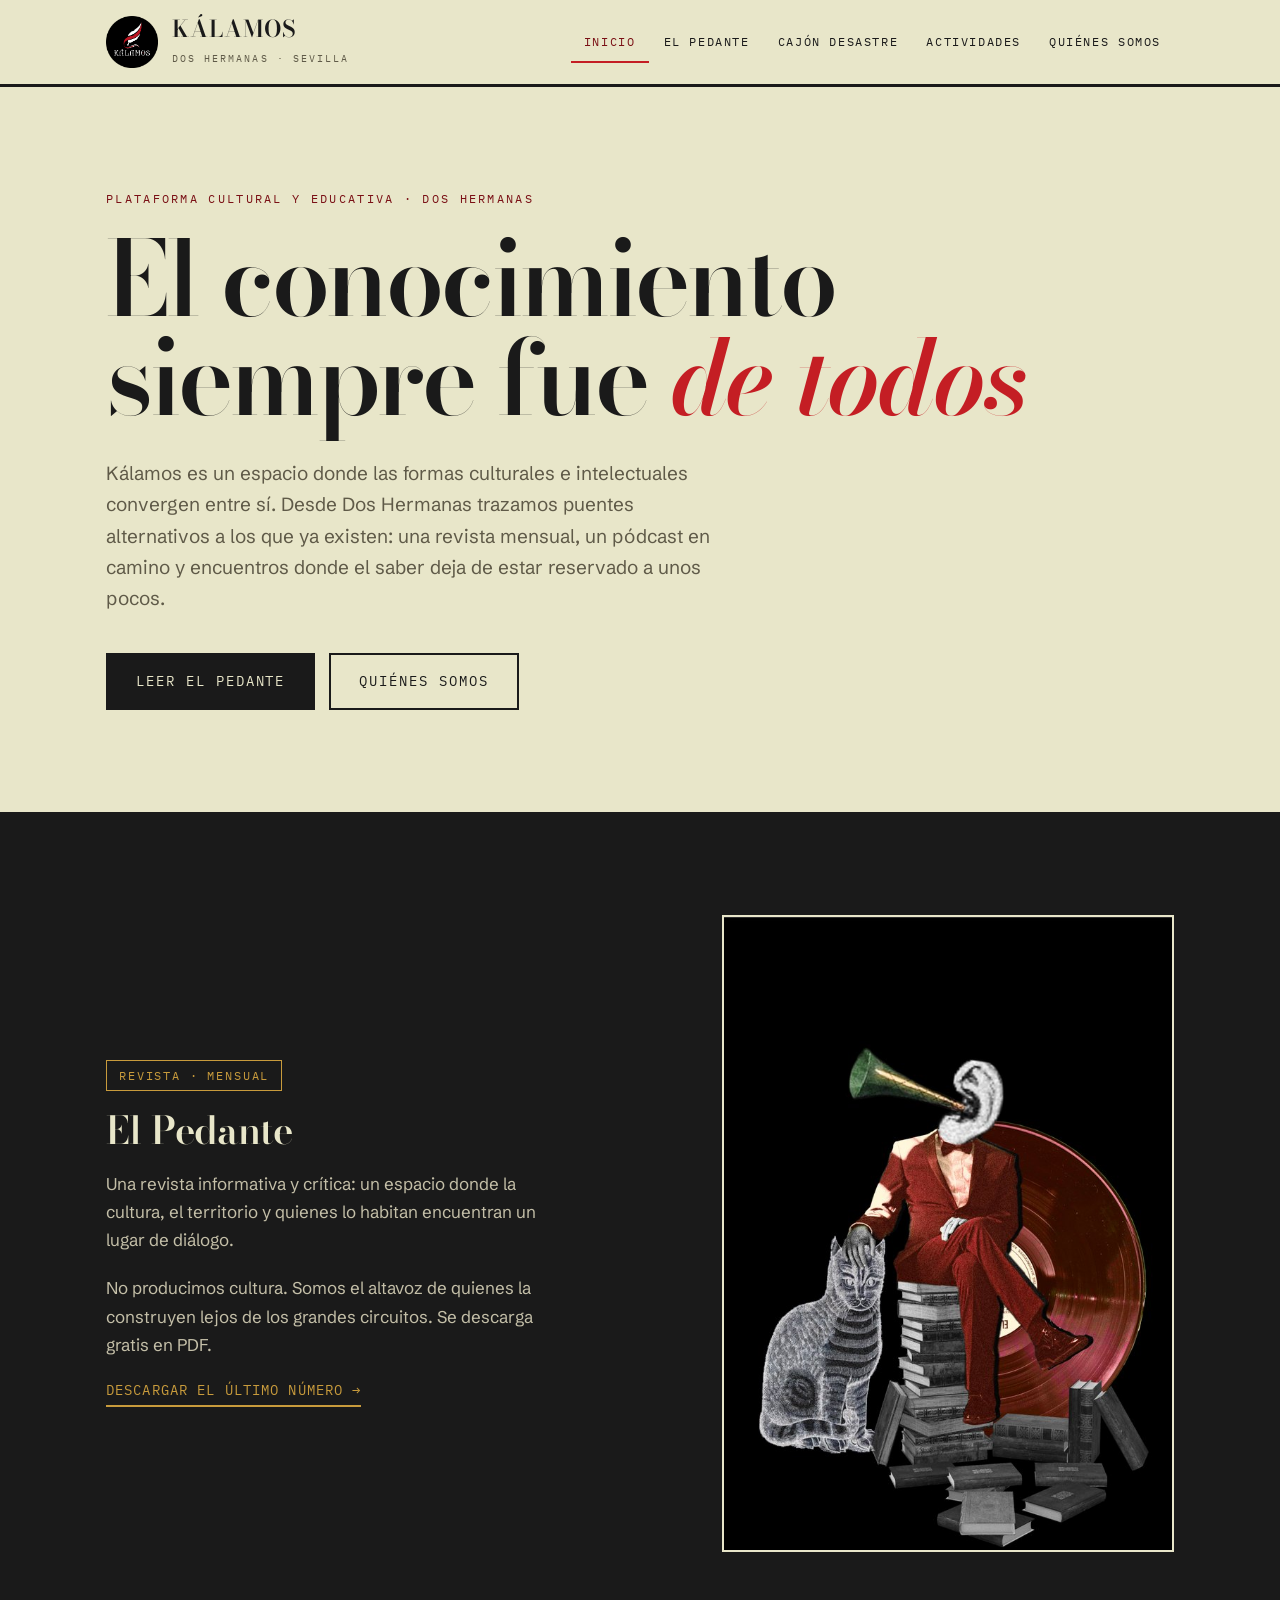
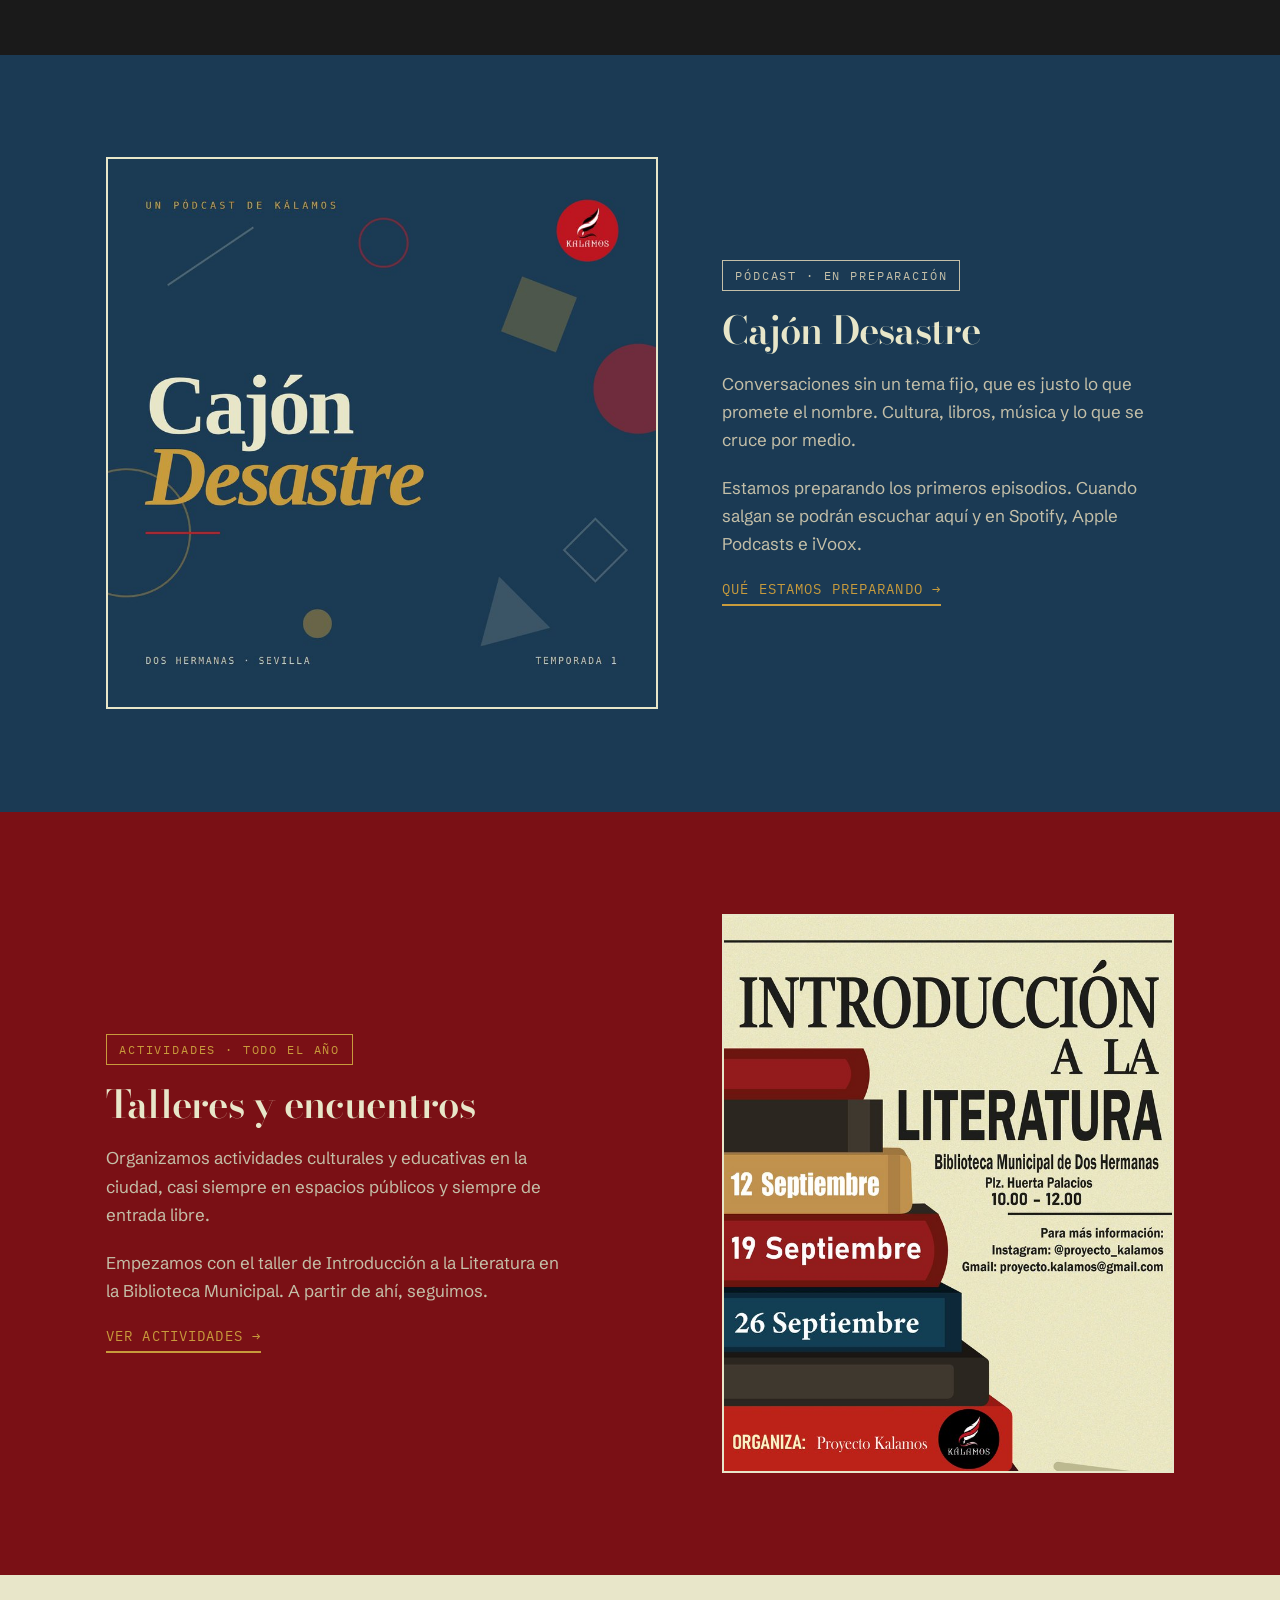
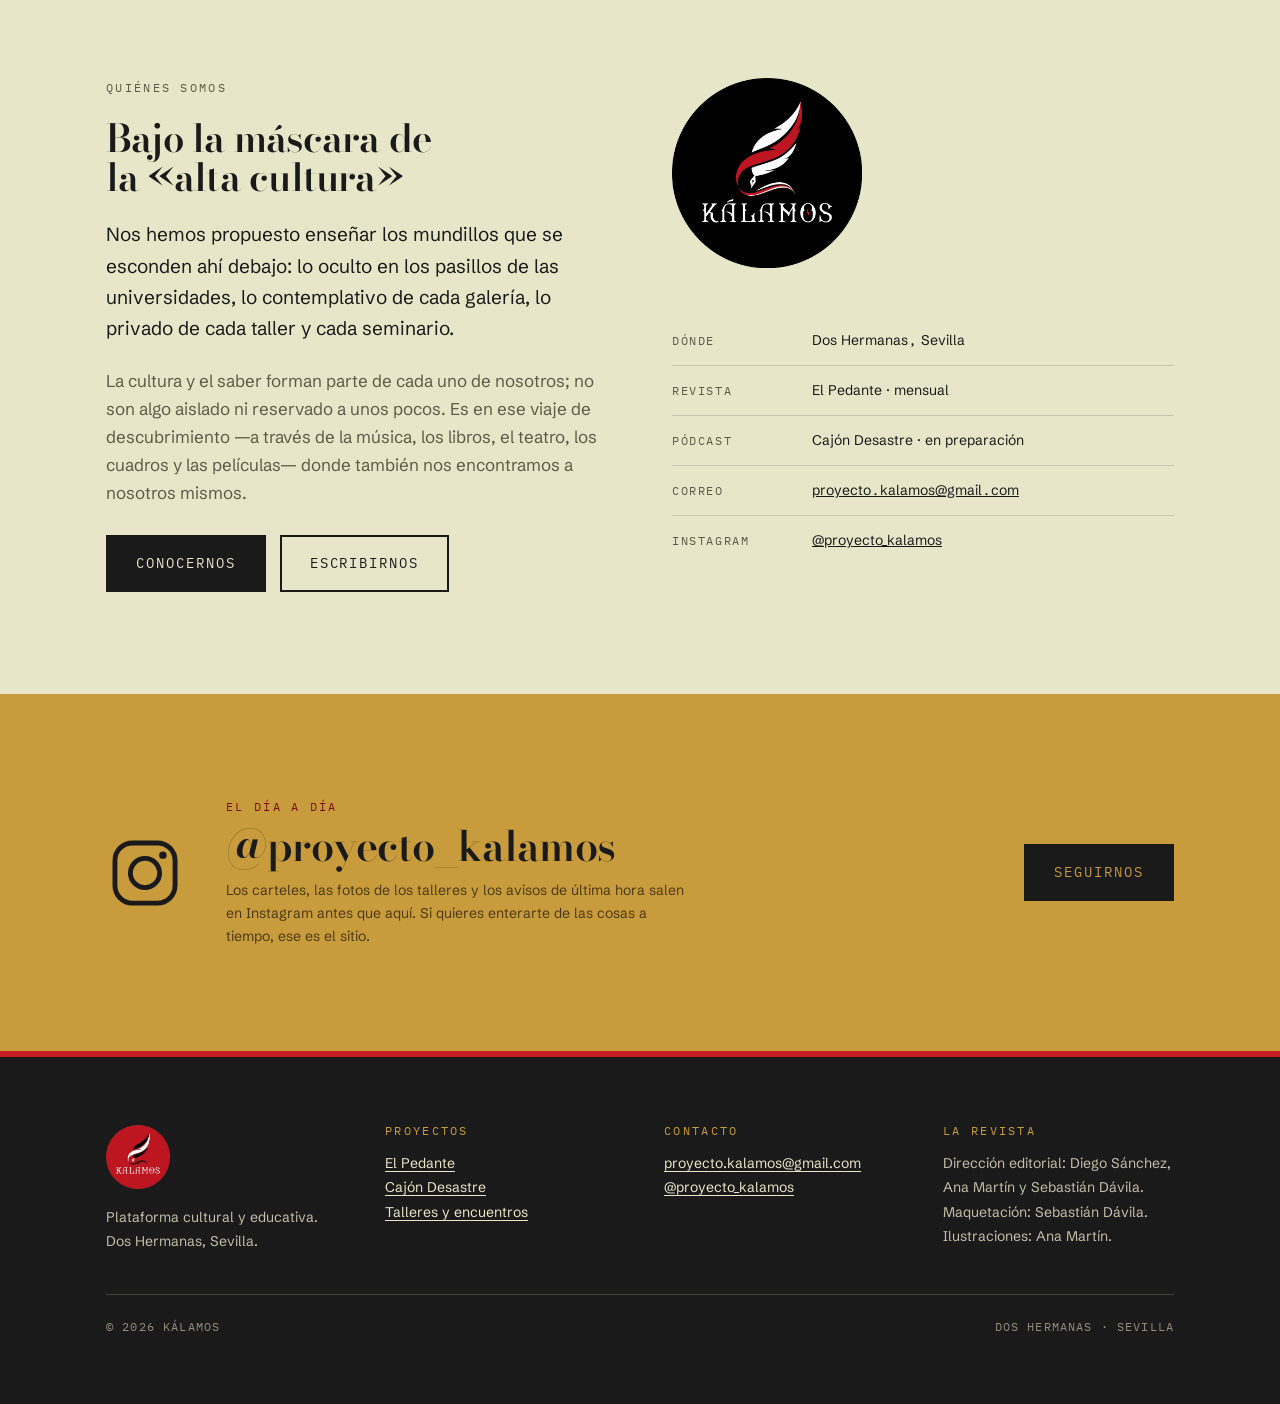
==== commit 0f2971ed: "actualizacion instagram" ====
--- a/index.html
+++ b/index.html
@@ -137,6 +137,31 @@
     </div>
   </section>
 
+  <!-- =========================================================
+       BLOQUE DE INSTAGRAM
+       Está repetido igual en index.html y en actividades.html.
+       Si cambias el texto, cámbialo en los dos sitios.
+       ========================================================= -->
+  <section class="campo campo--ocre">
+    <div class="env">
+      <div class="social">
+        <svg class="glifo" viewBox="0 0 24 24" fill="none" stroke="currentColor" stroke-width="1.5" aria-hidden="true" focusable="false">
+          <rect x="2.75" y="2.75" width="18.5" height="18.5" rx="5.4"/>
+          <circle cx="12" cy="12" r="4.5"/>
+          <circle cx="17.5" cy="6.5" r="1.15" fill="currentColor" stroke="none"/>
+        </svg>
+        <div>
+          <p class="rotulo rotulo--acento">El día a día</p>
+          <h2 class="arroba">@proyecto_kalamos</h2>
+          <p class="dice">Los carteles, las fotos de los talleres y los avisos de última hora salen en Instagram antes que aquí. Si quieres enterarte de las cosas a tiempo, ese es el sitio.</p>
+        </div>
+        <div class="acciones">
+          <a class="boton" href="https://instagram.com/proyecto_kalamos" target="_blank" rel="noopener">Seguirnos</a>
+        </div>
+      </div>
+    </div>
+  </section>
+
 </main>
 
 <!-- ===== PIE (igual en todas las páginas) ===== -->
--- a/css/estilo.css
+++ b/css/estilo.css
@@ -191,6 +191,10 @@
   --fondo:var(--granate); --texto-color:var(--crema); --texto-2:var(--gris-claro);
   --acento:var(--ocre); --acento-fino:var(--ocre); --borde:var(--crema);
 }
+.campo--ocre{
+  --fondo:var(--ocre); --texto-color:var(--tinta); --texto-2:#4a3a12;
+  --acento:var(--granate); --acento-fino:var(--granate); --borde:var(--tinta);
+}
 
 /* --- 5. Cabecera y navegación ------------------------------------------- */
 
@@ -350,6 +354,27 @@
 .numero h3{ font-size:1.15rem }
 .numero p{ font-size:var(--t-s); color:var(--texto-2) }
 
+/* ---- bloque de Instagram (aparece en varias páginas) ---- */
+.social{
+  display:grid;
+  grid-template-columns:auto minmax(0,1fr) auto;
+  gap:clamp(20px,4vw,42px);
+  align-items:center;
+}
+.social .glifo{ width:clamp(52px,7vw,78px); height:auto; flex:none; color:var(--texto-color) }
+.social .arroba{
+  font-family:var(--display);
+  font-size:clamp(1.6rem,4.2vw,2.6rem);
+  font-weight:600; letter-spacing:-.02em; line-height:1;
+  margin:10px 0 12px; word-break:break-word;
+}
+.social .dice{ color:var(--texto-2); max-width:52ch; font-size:var(--t-s) }
+.social .acciones{ display:flex; gap:12px; flex-wrap:wrap }
+@media (max-width:820px){
+  .social{ grid-template-columns:1fr; gap:22px; text-align:left }
+  .social .glifo{ width:56px }
+}
+
 /* equipo */
 .equipo{ display:grid; grid-template-columns:repeat(auto-fit,minmax(200px,1fr)); gap:clamp(22px,3vw,40px) }
 .persona{ border-top:3px solid var(--borde); padding-top:18px }
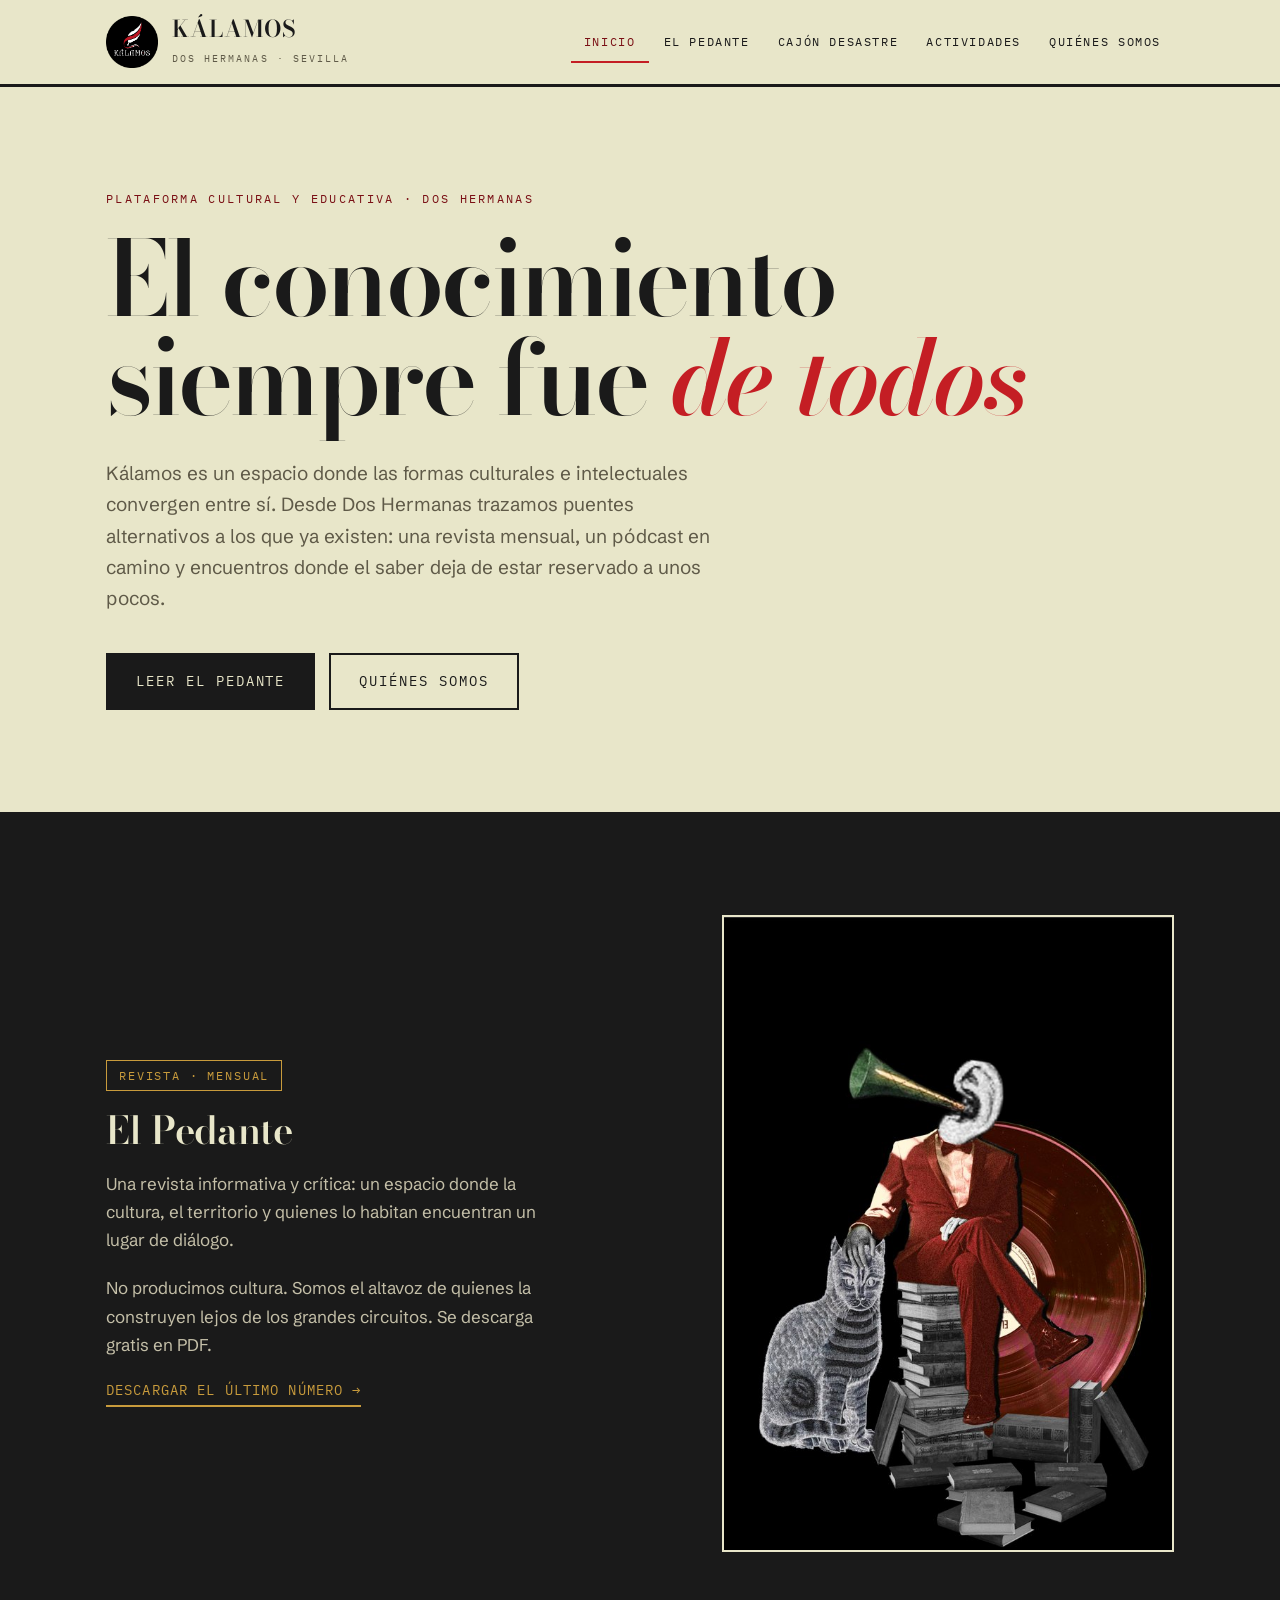
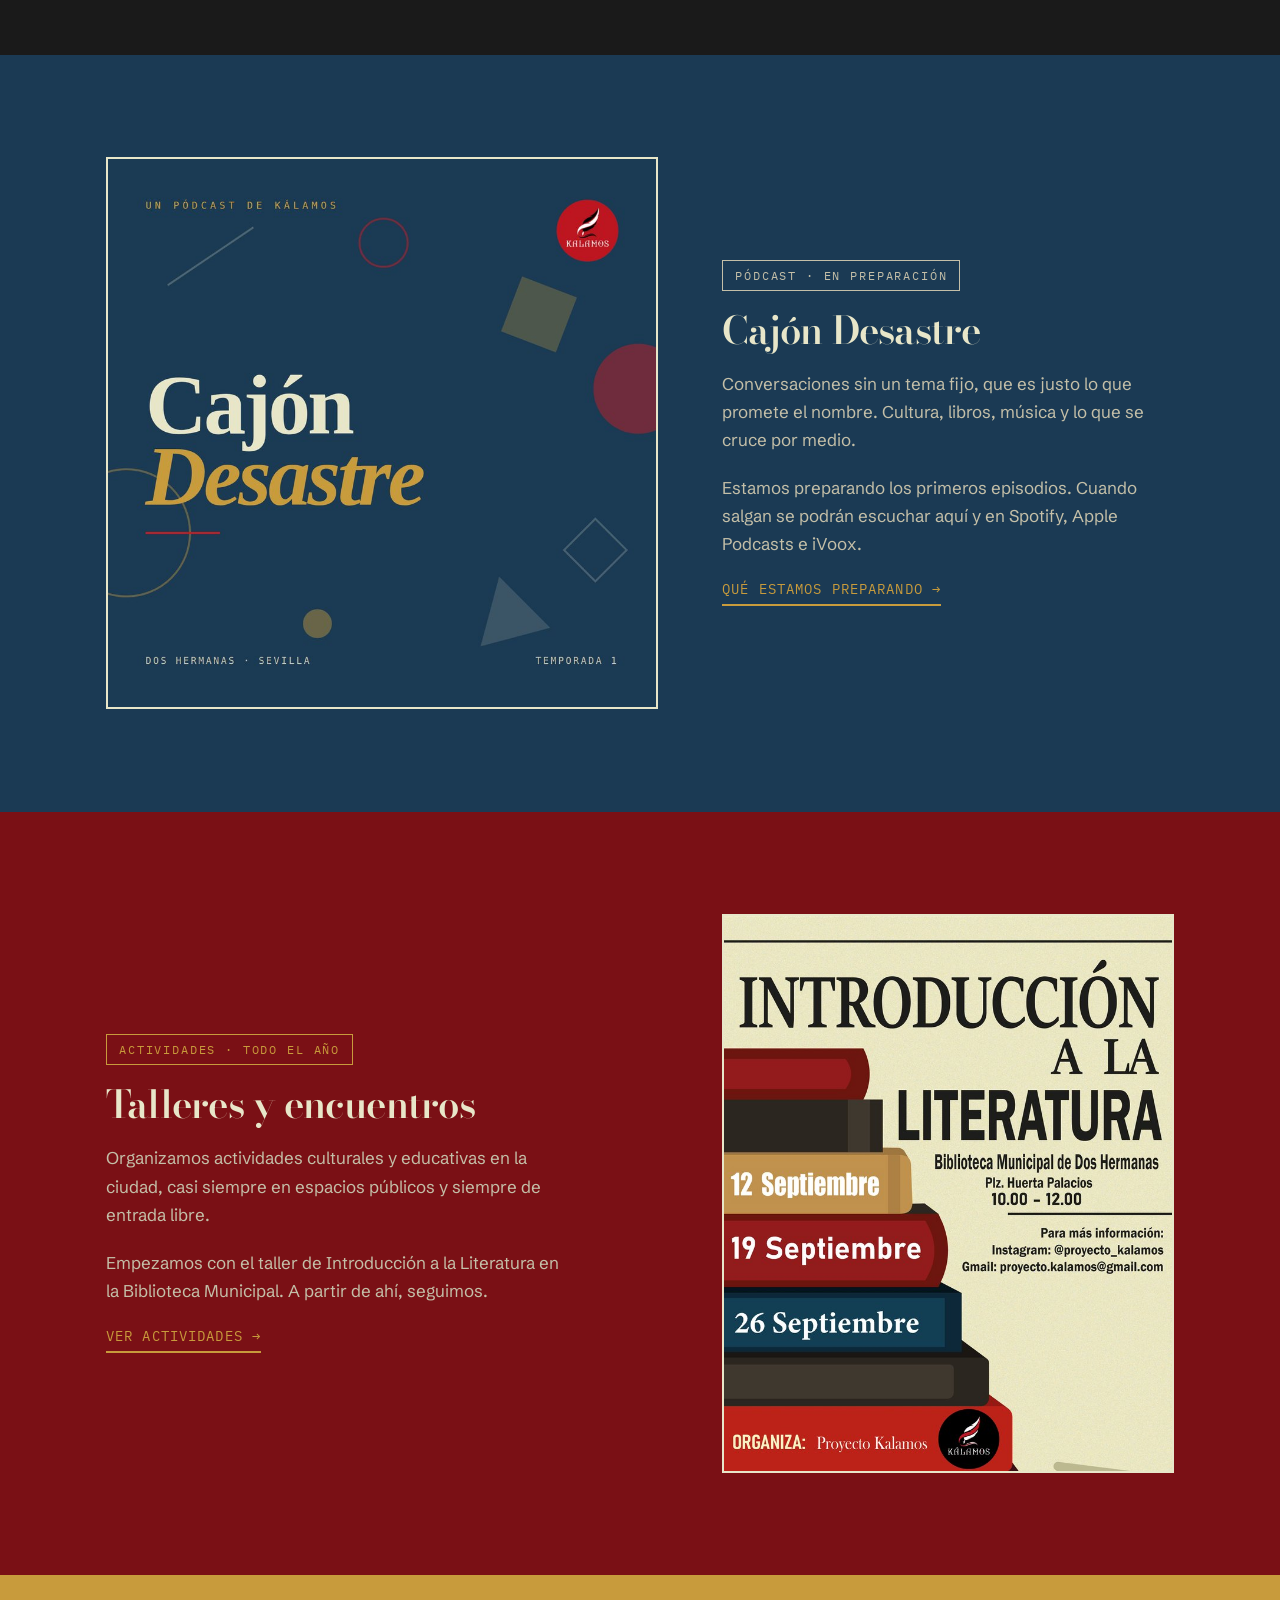
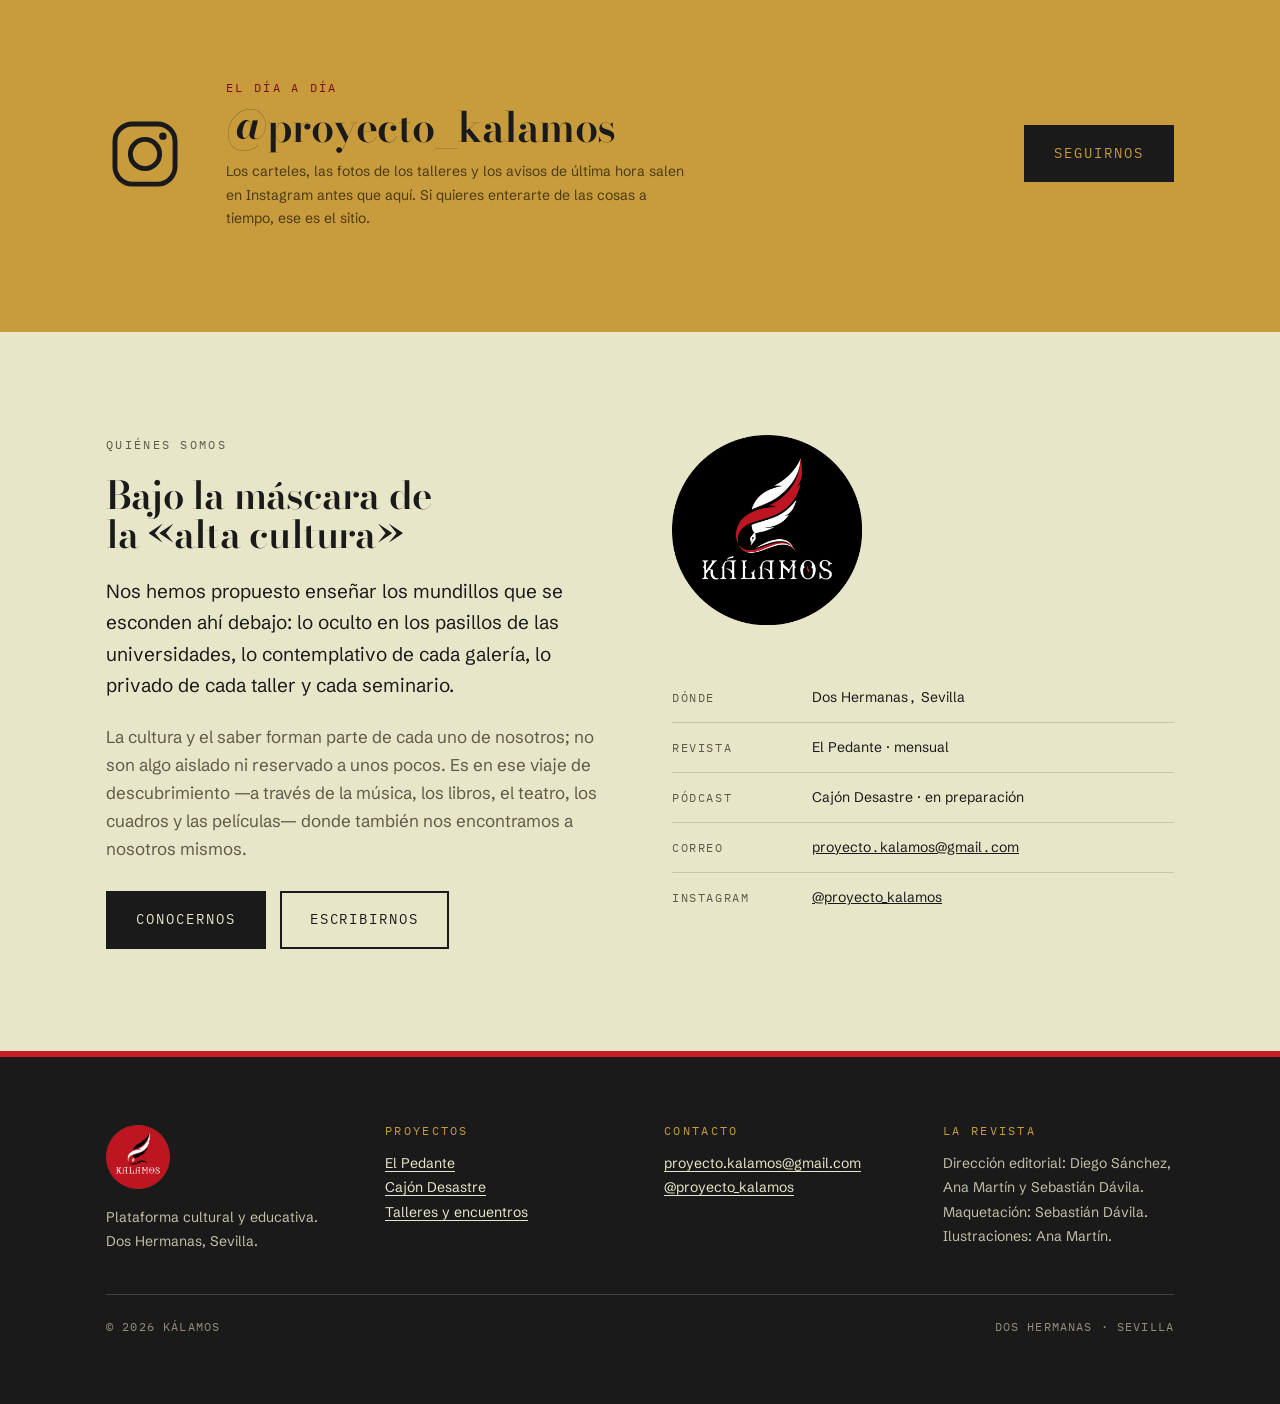
==== commit 6d584d93: "update instagram el pedante" ====
--- a/index.html
+++ b/index.html
@@ -108,6 +108,32 @@
     </div>
   </section>
 
+  <!-- =========================================================
+       BLOQUE DE INSTAGRAM  ·  @proyecto_kalamos
+       Este mismo bloque está en index.html y en actividades.html.
+       Si cambias el texto, cámbialo en los dos sitios.
+       (En el-pedante.html hay otro igual pero con @elpedante_.)
+       ========================================================= -->
+  <section class="campo campo--ocre">
+    <div class="env">
+      <div class="social">
+        <svg class="glifo" viewBox="0 0 24 24" fill="none" stroke="currentColor" stroke-width="1.5" aria-hidden="true" focusable="false">
+          <rect x="2.75" y="2.75" width="18.5" height="18.5" rx="5.4"/>
+          <circle cx="12" cy="12" r="4.5"/>
+          <circle cx="17.5" cy="6.5" r="1.15" fill="currentColor" stroke="none"/>
+        </svg>
+        <div>
+          <p class="rotulo rotulo--acento">El día a día</p>
+          <h2 class="arroba">@proyecto_kalamos</h2>
+          <p class="dice">Los carteles, las fotos de los talleres y los avisos de última hora salen en Instagram antes que aquí. Si quieres enterarte de las cosas a tiempo, ese es el sitio.</p>
+        </div>
+        <div class="acciones">
+          <a class="boton" href="https://instagram.com/proyecto_kalamos" target="_blank" rel="noopener">Seguirnos</a>
+        </div>
+      </div>
+    </div>
+  </section>
+
   <!-- ===== QUIÉNES SOMOS (resumen) ===== -->
   <section class="campo campo--crema">
     <div class="env">
@@ -137,31 +163,6 @@
     </div>
   </section>
 
-  <!-- =========================================================
-       BLOQUE DE INSTAGRAM
-       Está repetido igual en index.html y en actividades.html.
-       Si cambias el texto, cámbialo en los dos sitios.
-       ========================================================= -->
-  <section class="campo campo--ocre">
-    <div class="env">
-      <div class="social">
-        <svg class="glifo" viewBox="0 0 24 24" fill="none" stroke="currentColor" stroke-width="1.5" aria-hidden="true" focusable="false">
-          <rect x="2.75" y="2.75" width="18.5" height="18.5" rx="5.4"/>
-          <circle cx="12" cy="12" r="4.5"/>
-          <circle cx="17.5" cy="6.5" r="1.15" fill="currentColor" stroke="none"/>
-        </svg>
-        <div>
-          <p class="rotulo rotulo--acento">El día a día</p>
-          <h2 class="arroba">@proyecto_kalamos</h2>
-          <p class="dice">Los carteles, las fotos de los talleres y los avisos de última hora salen en Instagram antes que aquí. Si quieres enterarte de las cosas a tiempo, ese es el sitio.</p>
-        </div>
-        <div class="acciones">
-          <a class="boton" href="https://instagram.com/proyecto_kalamos" target="_blank" rel="noopener">Seguirnos</a>
-        </div>
-      </div>
-    </div>
-  </section>
-
 </main>
 
 <!-- ===== PIE (igual en todas las páginas) ===== -->
